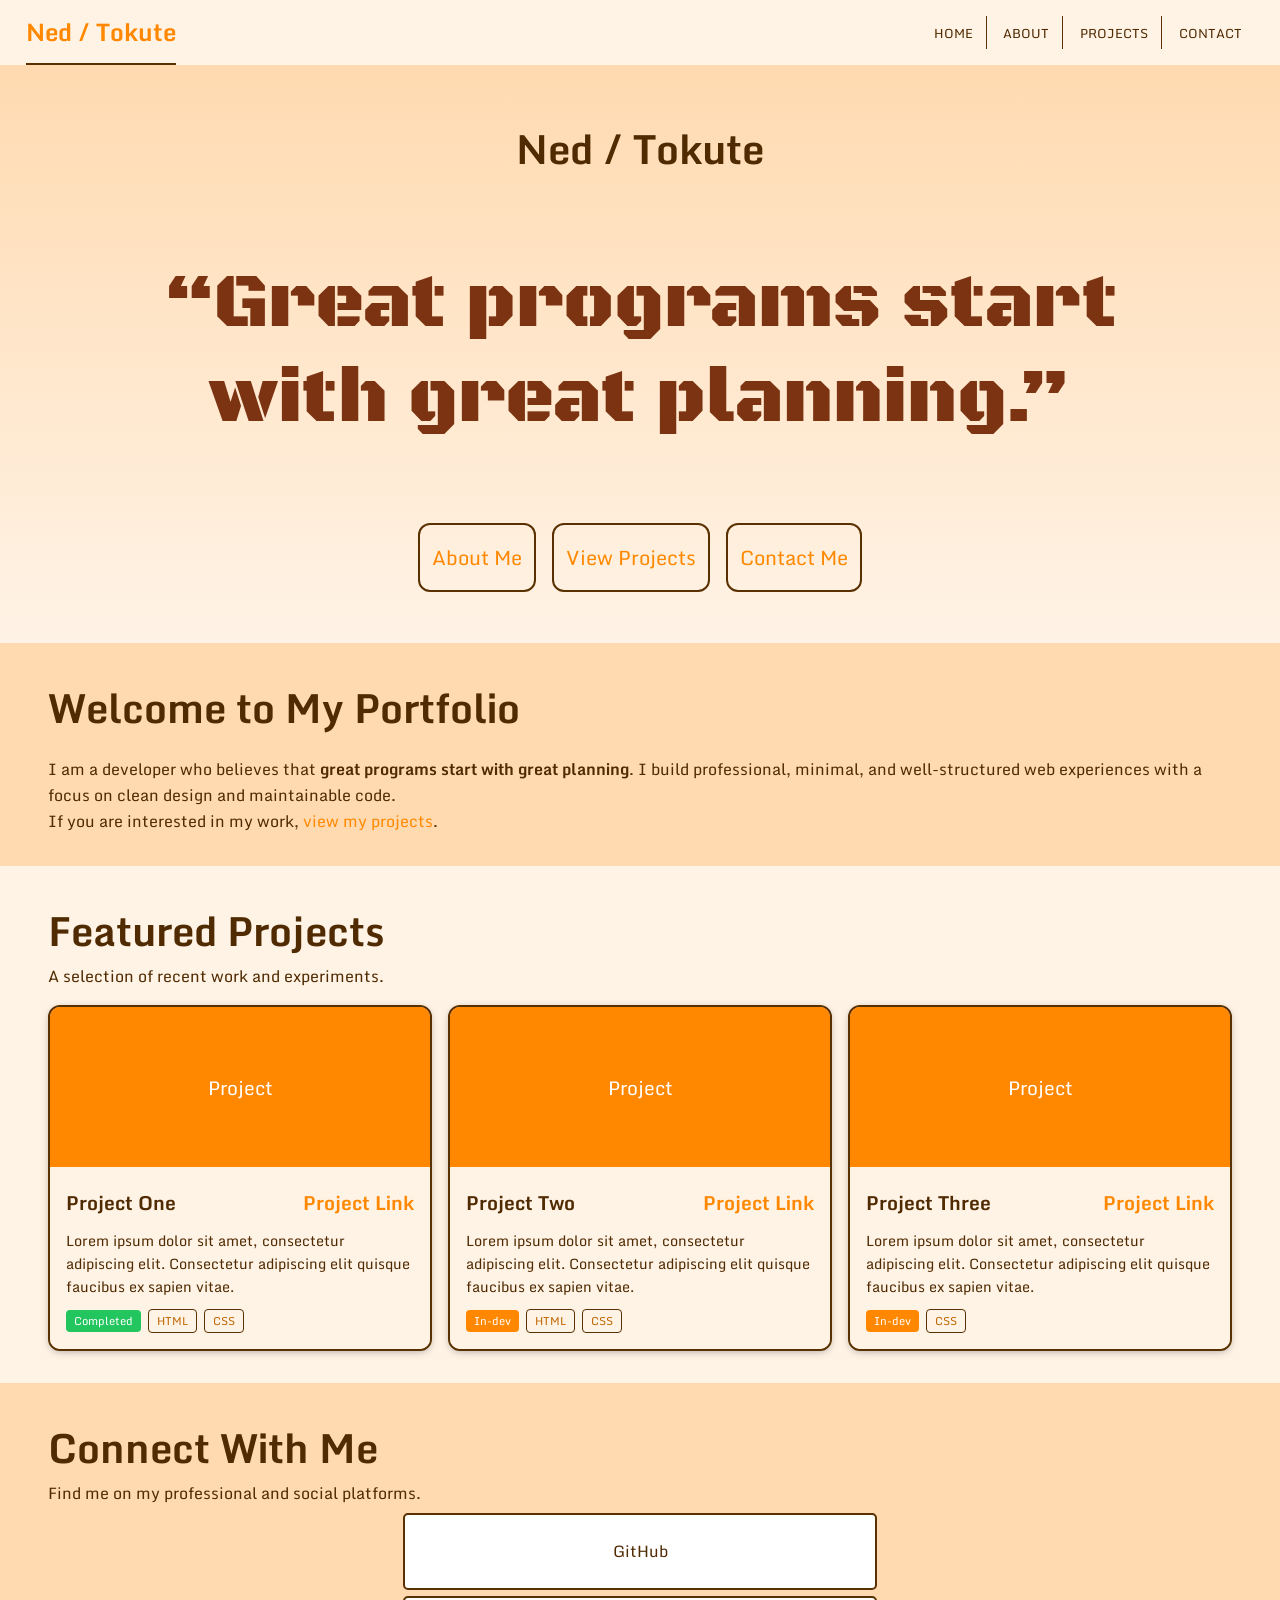
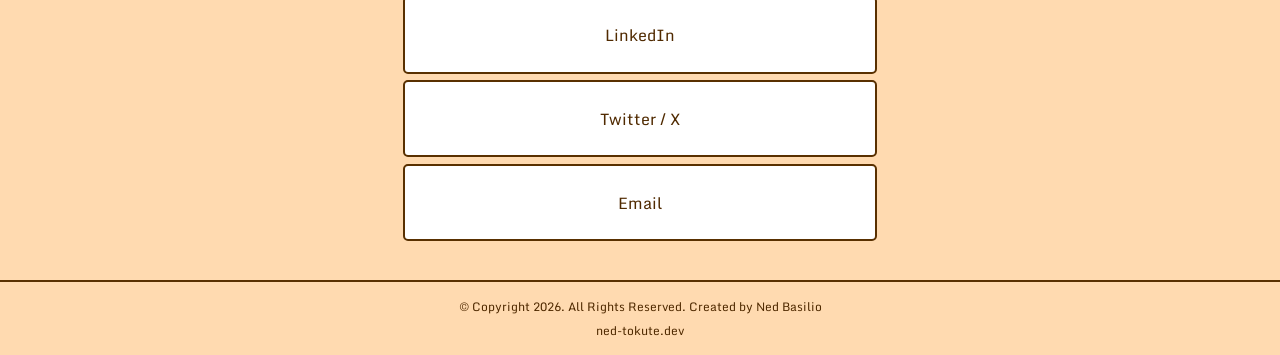
==== index.html @ d8274e71 "Decided to use mobile-link class and make the connect with me section present in both mobile and tab" ====
<!DOCTYPE html>
<html lang="en">

	<head>
		<title>Ned / Tokute Developer Portfolio</title>
		<link rel="stylesheet" href="css/style.css" type="text/css">
		<meta charset="utf-8">
		<meta name="viewport" content="width=device-width, initial-scale=1.0">
		<link rel="preconnect" href="https://fonts.googleapis.com">
		<link rel="preconnect" href="https://fonts.gstatic.com" crossorigin>
		<link href="https://fonts.googleapis.com/css2?family=Black+Ops+One&family=Monda:wght@400..700&display=swap" rel="stylesheet">
		
	</head>

	<body>
		<div id="container">
			<div class="header-container">
				<header>
					<h1><a href="index.html">Ned / Tokute</a></h1>
				</header>

				<nav>
					<ul>
						<li><a href="index.html">Home</a></li>
						<li><a href="about.html">About</a></li>
						<li><a href="projects.html">Projects</a></li>
						<li><a href="contact.html">Contact</a></li>
					</ul>
				</nav>
			</div>

			<div id="hero">
				<!-- Hero Section -->
				<h2>Ned / Tokute</h2>
				<h3 class="hero-font">&ldquo;Great programs start with great planning.&rdquo;</h3>
				<div class="hero-buttons">
					<a href="about.html" id="about-me" class="text-big button-outline">About Me</a>
					<a href="projects.html" id="view-projects" class="text-big button-outline">View Projects</a>
					<a href="contact.html" id="contact-me" class="text-big button-outline">Contact Me</a>
				</div>
				
			</div>

			<main>
				<div class="mobile mobile-container">
					<section id="mobile-index-content">
						<h3>Welcome to My Portfolio</h3>
						<p>
							I am a developer who believes that <strong>great programs start with great planning</strong>.
							I build professional, minimal, and well-structured web experiences with a focus on clean design and maintainable code.
						</p>
					</section>
				</div>
				
				<div class="tablet-desktop generic-container">
					<section id="intro" class="tablet-desktop">
						<h3>Welcome to My Portfolio</h3>
						<p>
							I am a developer who believes that <strong>great programs start with great planning</strong>.
							I build professional, minimal, and well-structured web experiences with a focus on clean design and maintainable code.
						</p>
						<p>
							If you are interested in my work, <a href="projects.html">view my projects</a>.
						</p>
					</section>
				</div>

				<div class="tablet-desktop generic-container generic-container--alt">
					<section id="featured-projects">
						<h3>Featured Projects</h3>
						<p>A selection of recent work and experiments.</p>

						<div class="card-grid">
							<article class="card">
								<div class="card-image">Project</div>
								<div class="card-body">
									<h3>Project One <a href="#" class="card-link">Project Link</a></h3>
									<p>Lorem ipsum dolor sit amet, consectetur adipiscing elit. Consectetur adipiscing elit quisque faucibus ex sapien vitae.</p>
									<span class="badge badge-success">Completed</span>
									<span class="badge badge-outline">HTML</span>
									<span class="badge badge-outline">CSS</span>
								</div>
							</article>

							<article class="card">
								<div class="card-image">Project</div>
								<div class="card-body">
									<h3>Project Two <a href="#" class="card-link">Project Link</a></h3>
									<p>Lorem ipsum dolor sit amet, consectetur adipiscing elit. Consectetur adipiscing elit quisque faucibus ex sapien vitae.</p>
									<span class="badge">In-dev</span>
									<span class="badge badge-outline">HTML</span>
									<span class="badge badge-outline">CSS</span>
								</div>
							</article>

							<article class="card">
								<div class="card-image">Project</div>
								<div class="card-body">
									<h3>Project Three <a href="#" class="card-link">Project Link</a></h3>
									<p>Lorem ipsum dolor sit amet, consectetur adipiscing elit. Consectetur adipiscing elit quisque faucibus ex sapien vitae.</p>
									<span class="badge">In-dev</span>
									<span class="badge badge-outline">CSS</span>
								</div>
							</article>
						</div>
					</section>
				</div>
				

				<section id="mobile-projects" class="mobile mobile-container mobile-container--alt">
					<h3>Projects</h3>
					<div class="card-grid">
					<article class="card">
						<div class="card-image">Project</div>
						<div class="card-body">
							<h3>Project One <a href="#" class="card-link">Project Link</a></h3>
							<p>Lorem ipsum dolor sit amet, consectetur adipiscing elit. Consectetur adipiscing elit quisque faucibus ex sapien vitae.</p>
							<span class="badge">In-dev</span>
							<span class="badge badge-outline">HTML</span>
						</div>
					</article>

					<article class="card">
						<div class="card-image">Project</div>
						<div class="card-body">
							<h3>Project Two <a href="#" class="card-link">Project Link</a></h3>
							<p>Lorem ipsum dolor sit amet, consectetur adipiscing elit. Consectetur adipiscing elit quisque faucibus ex sapien vitae.</p>
							<span class="badge">In-dev</span>
							<span class="badge badge-outline">CSS</span>
						</div>
					</article>

					<article class="card">
						<div class="card-image">Project</div>
						<div class="card-body">
							<h3>Project Three <a href="#" class="card-link">Project Link</a></h3>
							<p>Lorem ipsum dolor sit amet, consectetur adipiscing elit. Consectetur adipiscing elit quisque faucibus ex sapien vitae.</p>
							<span class="badge">In-dev</span>
							<span class="badge badge-outline">CSS</span>
						</div>
					</article>
					</div>
				</section>

			<div class="generic-container"> <!-- decided to use same code for both tablet/desktop and mobile. -->
				<section id="socials">
					<h3>Connect With Me</h3>
					<p>Find me on my professional and social platforms.</p>

					<div id="socials-mobile-buttons">
						<div class="mobile-link">GitHub</div>
						<div class="mobile-link">LinkedIn</div>
						<div class="mobile-link">Twitter / X</div>
						<div class="mobile-link">Email</div>
					</div>

				</section>
			</div>

			</main>
		</div>

		<footer id="site-footer" class="site-footer">
			<p class="footer-copyright">&copy; Copyright 2026. All Rights Reserved. Created by Ned Basilio</p>
			<p class="footer-domain">ned-tokute.dev</p>
		</footer>
	</body>

</html>
---- css/style.css ----
*, *::after, *::before {
    box-sizing: border-box;
}

/* Reset Styles */
body, header, nav, main, footer, h1, h2, h3, h4, div, p, ul, li, section, article, figure, figcaption, a, img, form, label, input, textarea, button {
    margin: 0;
    padding: 0;
    border: 0;
}

/* ================================================================= */
/* TYPOGRAPHY SYSTEM                                                 */
/* ================================================================= */

/* Font family applied to every relevant tag */

body, h1, h2, h3, h4, h5, p, a, ul, li, nav, header, main, section, article,
footer, label, input, textarea, button, caption,
.badge, .card-image, .card-link, .mobile-link,
#contact-form, .alert {
    font-family: "Monda", sans-serif;
    color: var(--color-text);
}

/* Heading scale (Monda) */

h1 { font-size: 4rem; }       /* 64px */
h2 { font-size: 3rem; }     /* 48px */
h3 { font-size: 2.5rem; }     /* 40px */
h4 { font-size: 2rem; }    /* 32px */
h5 { font-size: 1.5rem; }       /* 24px */

/* Body / utility text scale (Monda) */

.text-big { font-size: 1.25rem; }      /* 20px */
.text-regular { font-size: 1rem; }    /* 16px */
.text-small { font-size: 0.75rem; }   /* 12px */
.caption { font-size: 0.625rem; }      /* 10px */

/* Hero display text */

.hero-font {
    font-size: 2.5rem;
    color: var(--color-secondary-hover);
    margin: 1em auto;
    max-width: 80%;
    font-weight: 400;
    font-family: "Black Ops One", sans-serif;
}

/* ================================================================= */
/* DESIGN TOKENS: COLORS AND SHADOWS                                 */
/* ================================================================= */

:root {
    --color-primary: #ff8800;
    --color-primary-hover: #bf6600;
    --color-secondary: #c05621;
    --color-secondary-hover: #7c3311;

    --color-background: #fff3e6;
    --color-surface: #ffdab0;

    --color-text: #502a00;
    --color-muted: #a09180;
    --color-border: #593000;

    --color-success: #22c55e;
    --color-warning: #f59e0b;
    --color-error: #ef4444;

    --color-on-primary: #ffffff;

    --shadow-small: 0 2px 8px -2px #00000059;
    --shadow-medium: 0 4px 24px -2px #00000059;
    --shadow-large: 0 10px 40px -8px #00000059;
}

/* ================================================================= */
/* BASE AND SITE-WIDE LAYOUT                                         */
/* ================================================================= */

body {
    background-color: var(--color-background);
}

a {
    text-decoration: none;
    color: var(--color-primary);
}

/* Centers the shared page shell. */

#container {
    max-width: 100%;
    margin: 0 auto;
}

/* Shared sticky header and navigation. */

header {
    background-color: var(--color-background);
    border-bottom: solid 2px var(--color-border);
    position: -webkit-sticky;
    position: sticky;
    top: 0;
    z-index: 1000;
}

.header-container {
    display: flex;
    flex-wrap: wrap;
    align-items: center;
    justify-content: space-between;
    width: 100%;
    padding: 0 2%;
}

header h1 {
    font-size: 1.5em;
    padding: 0.5em 0;
}

nav {
    padding: 1% 0;
}

nav ul {
    list-style-type: none;
    text-align: center;
}

nav li {
    display: inline-block;
    text-transform: uppercase;
    font-size: 0.8em;
    border-right: 1px solid var(--color-border);
}

nav li:last-child {
    border-right: none;
}

nav li a {
    display: block;
    color: var(--color-text);
    padding: 0.5em 1em;
    text-decoration: none;
}

nav li a:visited {
    color: var(--color-text);
}

nav li a:hover {
    color: var(--color-primary);
}

/* Shared hero banner used across the site. */

#hero {
    padding: 4% 2%;
    text-align: center;
    background: linear-gradient(to bottom, var(--color-surface), var(--color-background));
}

#hero h2 {
    font-size: 2.5em;
    color: var(--color-text);
}

#hero p {
    font-size: 1.2em;
    color: var(--color-muted);
    margin: 1em auto;
    max-width: 45%;
}

#hero .mobile-link {
    font-size: 1.2em;
}

/* Shared main-content surface. */

main {
    background-color: var(--color-background);
}

/* Shared section surface for tablet and desktop layouts. */

.generic-container {
    background-color: var(--color-surface);
    /* border-top: solid 2px var(--color-border);
    border-bottom: solid 2px var(--color-border); */
    padding: 2rem 3rem;
}

.generic-container--alt {
    background-color: var(--color-background);
}

/* Alternate surface used by mobile-only content sections. */

.mobile-container {
    background-color: var(--color-surface);
    margin-bottom: 1em;
    padding: 4%;
}

.mobile-container--alt {
    background-color: var(--color-background);
}

/* Mobile-first visibility helpers. */

.mobile {
    display: block;
}

.tablet-desktop {
    display: none;
}

/* Full-width action link used in mobile content. */
.mobile-link {
    display: block;
    padding: 2%;
    margin: 0.4em auto;
    width: 40%;
    text-align: center;
    border-radius: 5px;
    background-color: var(--color-on-primary);
    border: 2px solid var(--color-border);
    color: var(--color-text);
}

.mobile-link a {
    text-decoration: none;
    font-size: 1.5em;
    display: block;
}

.mobile-link:hover {
    background-color: var(--color-primary);
    color: var(--color-on-primary);
}

/* Generic content-section utility. */

.content-section {
    padding: 2%;
    text-align: left;
}

.content-section h1, .content-section h2, .content-section h3 {
    color: var(--color-text);
    padding: 0.5em 0;
}

.content-section p {
    font-size: 1em;
    padding: 0.5em 0;
}

/* ================================================================= */
/* SHARED COMPONENTS                                                  */
/* ================================================================= */

/* Reusable card grid and project card components. */
.card-grid {
    display: grid;
    grid-template-columns: 1fr;
    gap: 1rem;
    width: 100%;
    justify-items: center;
}

.card {
    background-color: var(--color-surface);
    border: solid 2px var(--color-border);
    border-radius: 12px;
    overflow: hidden;
    display: flex;
    flex-direction: column;
    max-width: 350px;
    box-shadow: var(--shadow-small);
}

.card-image {
    background-color: var(--color-primary);
    height: 160px;
    flex-shrink: 0;
    display: flex;
    align-items: center;
    justify-content: center;
    color: var(--color-on-primary);
    font-size: 1.2em;
}

.card-body {
    background-color: var(--color-background);
    padding: 1em;
    flex-grow: 1;
}

.card-body h3 {
    font-size: 1.2em;
    color: var(--color-text);
    display: flex;
    justify-content: space-between;
    align-items: center;
    padding: 0.2em 0;
}

.card-body p {
    font-size: 0.9em;
    padding: 0.5em 0;
}

.card-link {
    color: var(--color-primary);
}

.card-link:hover {
    color: var(--color-primary-hover);
}

.card-body .badge {
    margin: 0.3em 0.3em 0 0;
}

/* Shared status and technology badges. */

.badge {
    display: inline-block;
    padding: 0.2em 0.7em;
    border-radius: 4px;
    font-size: 0.7em;
    background-color: var(--color-primary);
    color: var(--color-on-primary);
}

.badge-outline {
    background-color: transparent;
    color: var(--color-primary-hover);
    border: 1px solid var(--color-border);
}

.badge-success {
    background-color: var(--color-success);
}

.badge-warning {
    background-color: var(--color-warning);
}

.badge-error {
    background-color: var(--color-error);
}

/* Shared button variants. */

.button-primary, .button-secondary {
    padding: 1rem 0.75rem;
    border: 2px solid var(--color-border);
    border-radius: 12px;
    background-color: var(--color-primary);
    color: var(--color-on-primary);
    text-decoration: none;
    display: inline-block;
}

.button-primary:hover {
    background-color: var(--color-primary-hover);
    box-shadow: var(--shadow-small);
}

.button-secondary {
    background-color: var(--color-secondary);
}

.button-secondary:hover {
    background-color: var(--color-secondary-hover);
    box-shadow: var(--shadow-small);
}

.button-outline {
    border: 2px solid var(--color-border);
    border-radius: 12px;
    background-color: transparent;
    padding: 1rem 0.75rem;
}

.button-outline:hover {
    background-color: var(--color-primary);
    color: var(--color-on-primary);
    box-shadow: var(--shadow-small);
}

/* ================================================================= */
/* INDEX PAGE                                                        */
/* ================================================================= */

.hero-buttons {
    display: flex;
    flex-wrap: wrap;
    justify-content: center;
    gap: 1rem;
}

#intro > h3 {
    margin-bottom: 1rem;
}

#featured-projects > p:first-of-type {
    margin-bottom: 1rem;
}

#socials ul li {
    list-style-type: none;
    display: inline-block;
}

.social-link {
    display: block;
    padding: 0.5em 1em;
    margin: 0.5em;
    border-radius: 6px;
    background-color: var(--color-on-primary);
    border: solid 2px var(--color-border);
    color: var(--color-text);
}

/* Index mobile content. */
#mobile-projects {
    width: 100%;
    overflow: hidden;
}

#mobile-projects .card-grid {
    margin-top: 1rem;
}

#mobile-projects .card {
    width: 100%;
    max-width: none;
    justify-self: stretch;
}

#mobile-projects .card-body h3 {
    display: block;
    overflow-wrap: anywhere;
}

#mobile-projects .card-link {
    display: block;
    margin-top: 0.5rem;
}

#socials-mobile .social-links-mobile {
    list-style-type: none;
}

/* ================================================================= */
/* PROJECTS PAGE                                                     */
/* ================================================================= */

/* Featured project desktop and mobile card variants. */
#featured-project h3 {
    padding: 0.5em 0;
}

#featured-project .featured-card {
    display: flex;
    flex-direction: column;
    background-color: var(--color-surface);
    border: solid 2px var(--color-primary-hover);
    border-radius: 12px;
    overflow: hidden;
}

#featured-project .featured-card-image {
    background-color: var(--color-primary);
    height: 200px;
    display: flex;
    align-items: center;
    justify-content: center;
    color: var(--color-on-primary);
    font-size: 1.5em;
    flex-shrink: 0;
}

#featured-project .featured-card-body {
    padding: 1.5em;
    flex-grow: 1;
}

#featured-project .featured-card-body h3 {
    color: var(--color-text);
    font-size: 1.5em;
    padding-bottom: 0.5em;
}

#featured-project .featured-card-body p {
    font-size: 1em;
    padding: 0 0 0.5em 0;
}

#featured-project .featured-card-body .badge {
    margin: 0.3em 0.3em 0 0;
}

/* Projects mobile counterpart. */
#featured-project-mobile .featured-card {
    display: flex;
    flex-direction: column;
    width: 100%;
    margin-top: 1rem;
    background-color: var(--color-background);
    border: solid 2px var(--color-border);
    border-radius: 10px;
    overflow: hidden;
    box-shadow: var(--shadow-medium);
}

#featured-project-mobile .featured-card-image {
    height: 130px;
    display: flex;
    align-items: center;
    justify-content: center;
    background-color: var(--color-primary);
    color: var(--color-on-primary);
}

#featured-project-mobile .featured-card-body {
    display: flex;
    flex-direction: column;
    gap: 0.75rem;
    padding: 1rem;
}

#featured-project-mobile .featured-card-body p {
    line-height: 1.6;
}

#featured-project-mobile .card-link {
    align-self: flex-start;
    font-weight: 700;
}

.project-badges {
    display: flex;
    flex-wrap: wrap;
    gap: 0.5rem;
}

#mobile-project-list {
    width: 100%;
    margin-top: 1rem;
    overflow: hidden;
}

#mobile-project-list .card {
    width: 100%;
    max-width: none;
    justify-self: stretch;
}

#mobile-project-list .card-body h3 {
    display: block;
    overflow-wrap: anywhere;
}

#mobile-project-list .card-link {
    display: block;
    margin-top: 0.5rem;
}

/* ================================================================= */
/* ABOUT PAGE                                                        */
/* ================================================================= */

/* About mobile content. */
.mobile-about-card {
    display: flex;
    flex-direction: column;
    gap: 0.75rem;
    margin-top: 1rem;
    padding: 1rem;
    background-color: var(--color-background);
    border: solid 2px var(--color-border);
    border-radius: 10px;
    box-shadow: var(--shadow-small);
}

.mobile-about-card h4 {
    color: var(--color-secondary);
}

.mobile-about-card p {
    line-height: 1.6;
}

.mobile-about-year {
    color: var(--color-secondary);
    font-size: 0.85rem;
    font-weight: 700;
}

.mobile-skills .card-grid {
    grid-template-columns: repeat(2, 1fr);
    gap: 0.75rem;
    margin-top: 1rem;
}

.mobile-skills .card {
    background-color: var(--color-background);
    width: 100%;
    max-width: none;
    justify-self: stretch;
    min-height: 125px;
    align-items: center;
    justify-content: center;
    gap: 0.5rem;
    padding: 0.75rem;
    text-align: center;
}

.mobile-skills .card img {
    width: 48px;
    height: 48px;
    object-fit: contain;
}

#technical-interests-mobile .technical-interest-card {
    margin-top: 1rem;
    padding: 1rem;
    box-shadow: var(--shadow-small);
}

/* 1. Brief introduction */
#about-content > h3 {
    margin-bottom: 1.25rem;
}

.intro-grid {
    display: grid;
    gap: 1rem;
}

.intro-card {
    display: flex;
    flex-direction: column;
    padding: 1.25rem;
    background-color: var(--color-background);
    border: solid 2px var(--color-border);
    border-radius: 10px;
    box-shadow: var(--shadow-medium);
}

.intro-card h4 {
    margin-bottom: 0.75rem;
    color: var(--color-secondary-hover);
}

.intro-card p {
    flex-grow: 1;
    line-height: 1.7;
}

.intro-badges {
    display: flex;
    flex-wrap: wrap;
    gap: 0.5rem;
    margin-top: 1.25rem;
}

.intro-badges .badge {
    background-color: var(--color-surface);
    border: 1px solid var(--color-border);
    color: var(--color-text);
}

/* 2. Educational background */
#educational-background h3 {
    padding-bottom: 0.5rem;
}

#educational-background .education-list {
    list-style: none;
}

#educational-background .education-list > li {
    padding: 1rem 0;
    border-top: solid 2px var(--color-border);
}

#educational-background .education-list > li:last-of-type {
    border-bottom: solid 2px var(--color-border);
}

.education-awards {
    margin-top: 1rem;
}

.education-awards ul {
    list-style: none;
    margin-top: 0.5rem;
}

.education-awards li {
    display: inline-block;
}

.education-awards li + li::before {
    content: " | ";
    color: var(--color-border);
}

/* 3. Skills and technologies */
#about-skills .card-grid {
    justify-items: stretch;
}

#about-skills .card {
    max-width: none;
    min-height: 190px;
    padding: 1.25rem;
    align-items: center;
    justify-content: center;
    gap: 0.75rem;
    background-color: var(--color-background);
    box-shadow: var(--shadow-medium);
    text-align: center;
}

.skill-group {
    margin-top: 2rem;
}

.skill-group h4 {
    display: flex;
    align-items: center;
    gap: 0.75rem;
    margin-bottom: 0.85rem;
    color: var(--color-secondary-hover);
    text-transform: uppercase;
    letter-spacing: 0.05em;
}

.skill-group h4::after {
    content: "";
    flex: 1;
    height: 2px;
    background-color: var(--color-border);
}

#about-skills .card img {
    width: 76px;
    height: 76px;
    object-fit: contain;
}

#about-skills .card h5 {
    color: var(--color-text);
    font-size: 1.05rem;
}

/* Keeps the learning label aligned at the bottom of the SQL card. */
.learning-badge {
    margin-top: auto;
}

/* 4. Certifications */
.certificate-list {
    display: flex;
    flex-direction: column;
    gap: 1.5rem;
}

.certificate-card {
    display: flex;
    flex-direction: column;
    max-width: 700px;
    width: 100%;
    margin: 0 auto;
    overflow: hidden;
    background-color: var(--color-surface);
    border: solid 2px var(--color-border);
    border-radius: 12px;
    box-shadow: var(--shadow-medium);
}

.certificate-image {
    min-height: 180px;
    display: flex;
    align-items: center;
    justify-content: center;
    background-color: var(--color-primary);
    color: var(--color-on-primary);
    font-size: 1.2em;
}

.certificate-body {
    display: flex;
    flex-direction: column;
    align-items: flex-start;
    gap: 0.75rem;
    padding: 1.5rem;
}

.certificate-body h4 {
    color: var(--color-text);
}

.certificate-body p {
    font-size: 0.9em;
}

.certificate-link {
    color: var(--color-primary-hover);
    font-weight: 700;
}

.certificate-link:hover {
    color: var(--color-secondary-hover);
}

/* 5. Technical interests */
.technical-interest-grid {
    display: grid;
    gap: 1rem;
    margin-top: 1.5rem;
}

.technical-interest-card {
    display: flex;
    flex-direction: column;
    padding: 1.25rem;
    background-color: var(--color-background);
    border: solid 2px var(--color-border);
    border-radius: 10px;
    box-shadow: var(--shadow-medium);
}

.technical-interest-card h4 {
    margin-bottom: 0.75rem;
    color: var(--color-secondary);
}

.technical-interest-card p {
    flex-grow: 1;
    line-height: 1.7;
}

.interest-badges {
    display: flex;
    flex-wrap: wrap;
    gap: 0.5rem;
    margin-top: 1.25rem;
}

.interest-badges .badge {
    background-color: var(--color-surface);
    border: 1px solid var(--color-border);
    color: var(--color-text);
}

/* 6. Development philosophy */
.philosophy-list {
    display: grid;
    gap: 0.75rem;
    list-style: none;
    margin-top: 1rem;
}

.philosophy-list li {
    padding: 0.8rem 1rem;
    background-color: var(--color-background);
    border-radius: 0 6px 6px 0;
    box-shadow: var(--shadow-small);
}

#development-philosophy > h3 {
    padding-bottom: 0.75rem;
    border-bottom: solid 2px var(--color-border);
}

#development-philosophy > p {
    max-width: 900px;
    line-height: 1.7;
    margin: 1rem 0 1.5rem;
}

.philosophy-group {
    margin-top: 1.5rem;
    padding: 1.25rem;
    background-color: var(--color-surface);
    border: solid 2px var(--color-border);
    border-radius: 10px;
}

.philosophy-group h4 {
    color: var(--color-primary-hover);
}

.philosophy-group h5 {
    margin-top: 0.75rem;
    color: var(--color-secondary);
    text-transform: uppercase;
    letter-spacing: 0.05em;
}

/* 7. Development journey */
#development-journey > h3 {
    padding-bottom: 0.75rem;
    border-bottom: solid 2px var(--color-border);
}

.journey-entry {
    display: grid;
    gap: 1rem;
    margin-top: 1.5rem;
    padding: 1.25rem;
    background-color: var(--color-background);
    border-radius: 10px;
    border: solid 2px var(--color-border);
    box-shadow: var(--shadow-small);
}

.journey-year {
    width: fit-content;
    padding: 0.5rem 0.8rem;
    background-color: var(--color-secondary);
    border-radius: 4px;
    color: var(--color-on-primary);
    font-size: 1.25rem;
    font-weight: 800;
}

.journey-content h4 {
    margin-bottom: 0.5rem;
    color: var(--color-text);
}

.journey-content p {
    line-height: 1.7;
}

.journey-badges {
    display: flex;
    flex-wrap: wrap;
    gap: 0.5rem;
    margin-top: 1rem;
}

.journey-badges .badge {
    background-color: var(--color-surface);
    border: 1px solid var(--color-border);
    color: var(--color-text);
}

/* 8. Current learning interests reuse the technical-interest card layout. */
.learning-interest-card {
    background-color: var(--color-surface);
}

.interest-badges .current-learning-badge {
    background-color: var(--color-background);
    border: 1px solid var(--color-border);
    color: var(--color-text);
}

/* ================================================================= */
/* CONTACT PAGE                                                      */
/* ================================================================= */

/* Contact desktop and mobile forms share the same form component. */
#contact-mobile h3,
#contact h3 {
    margin-bottom: 0.75rem;
}

#contact-mobile p,
#contact p {
    line-height: 1.6;
}

#contact-form {
    background-color: var(--color-surface);
    /* border: solid 2px var(--color-border); */
    border-radius: 12px;
    padding: 2%;
    margin: 0 auto;
    width: 80%;
}

#contact-form h3 {
    color: var(--color-text);
    text-align: center;
    padding-bottom: 0.5em;
}

label {
    display: block;
    margin: 0.8em 0;
    font-size: 1em;
    color: var(--color-text);
}

input[type="text"], input[type="email"], textarea {
    display: block;
    width: 100%;
    padding: 0.5em;
    margin-top: 0.4em;
    font-size: 0.9em;
    border: 2px solid var(--color-border);
    border-radius: 4px;
    background-color: var(--color-on-primary);
}

textarea {
    resize: vertical;
    height: 120px;
}

input:focus, textarea:focus {
    outline: none;
    border-color: var(--color-border);
}

#contact-form input[type="submit"] {
    display: block;
    width: 220px;
    padding: 0.5em;
    border: 0;
    border-radius: 10px;
    color: var(--color-on-primary);
    background-color: var(--color-primary);
    font-size: 1em;
    margin: 1em auto;
    cursor: pointer;
}

#contact-form input[type="submit"]:hover {
    background-color: var(--color-primary-hover);
}

/* Shared feedback alert variants. */

.alert {
    background-color: var(--color-surface);
    border: solid 2px var(--color-border);
    border-radius: 12px;
    padding: 1.5em;
    margin: 1em auto;
    max-width: 600px;
}

.alert h3 {
    color: var(--color-text);
    padding-bottom: 0.5em;
}

.alert-success, .alert-error {
    border-color: var(--color-border);
}

/* Shared site footer. */

.site-footer {
    padding: 0.8em 0;
    background-color: var(--color-surface);
    border-top: solid 2px var(--color-border);
}

.site-footer p {
    font-size: 0.75em;
    text-align: center;
    color: var(--color-text);
    padding: 0.2em;
}

.site-footer a {
    color: var(--color-primary);
}

/* ================================================================= */
/* RESPONSIVE LAYOUT: TABLET                                        */
/* ================================================================= */
@media screen and (min-width: 630px), print {
    .tablet-desktop {
        display: block;
    }

    .mobile {
        display: none;
    }

    /* Give the hero copy more room at tablet widths. */

    #hero p {
        max-width: 60%;
    }

    /* Expand shared grids and about-page card layouts. */

    .card-grid {
        grid-template-columns: repeat(2, 1fr);
    }

    /* About page responsive overrides. */
    #about-skills .card {
        min-height: 200px;
    }

    #about-skills .card img {
        width: 80px;
        height: 80px;
    }

    .philosophy-list {
        grid-template-columns: repeat(2, 1fr);
    }

    .technical-interest-grid {
        grid-template-columns: repeat(2, 1fr);
    }

    .intro-grid {
        grid-template-columns: repeat(2, 1fr);
    }
}

/* ================================================================= */
/* RESPONSIVE LAYOUT: DESKTOP                                       */
/* ================================================================= */
@media screen and (min-width: 1015px) {

    /* Restore the narrower hero measure on wide screens. */

    #hero p {
        max-width: 45%;
    }

    .hero-font {
        font-size: 4.750rem
    }

    /* Increase shared card density on wide screens. */

    .card-grid {
        grid-template-columns: repeat(3, 1fr);
    }

    .card {
        max-width: 450px;
    }

    /* About page responsive overrides. */
    #about-skills .card {
        min-height: 220px;
    }

    .philosophy-list {
        grid-template-columns: repeat(3, 1fr);
    }

    .intro-grid {
        grid-template-columns: repeat(3, 1fr);
    }

    .certificate-card {
        flex-direction: row;
    }

    .certificate-image {
        width: 40%;
        min-height: 220px;
    }

    .certificate-body {
        width: 60%;
        justify-content: center;
    }

    /* Projects page responsive overrides. */

    #featured-project .featured-card {
        flex-direction: row;
    }

    #featured-project .featured-card-image {
        width: 40%;
        height: auto;
        min-height: 240px;
    }

    #featured-project .featured-card-body {
        width: 60%;
    }
}

/* ================================================================= */
/* PRINT                                                             */
/* ================================================================= */
@media print {
    body {
        background-color: #fff;
        color: #000;
    }

    nav, #hero {
        display: none;
    }
}
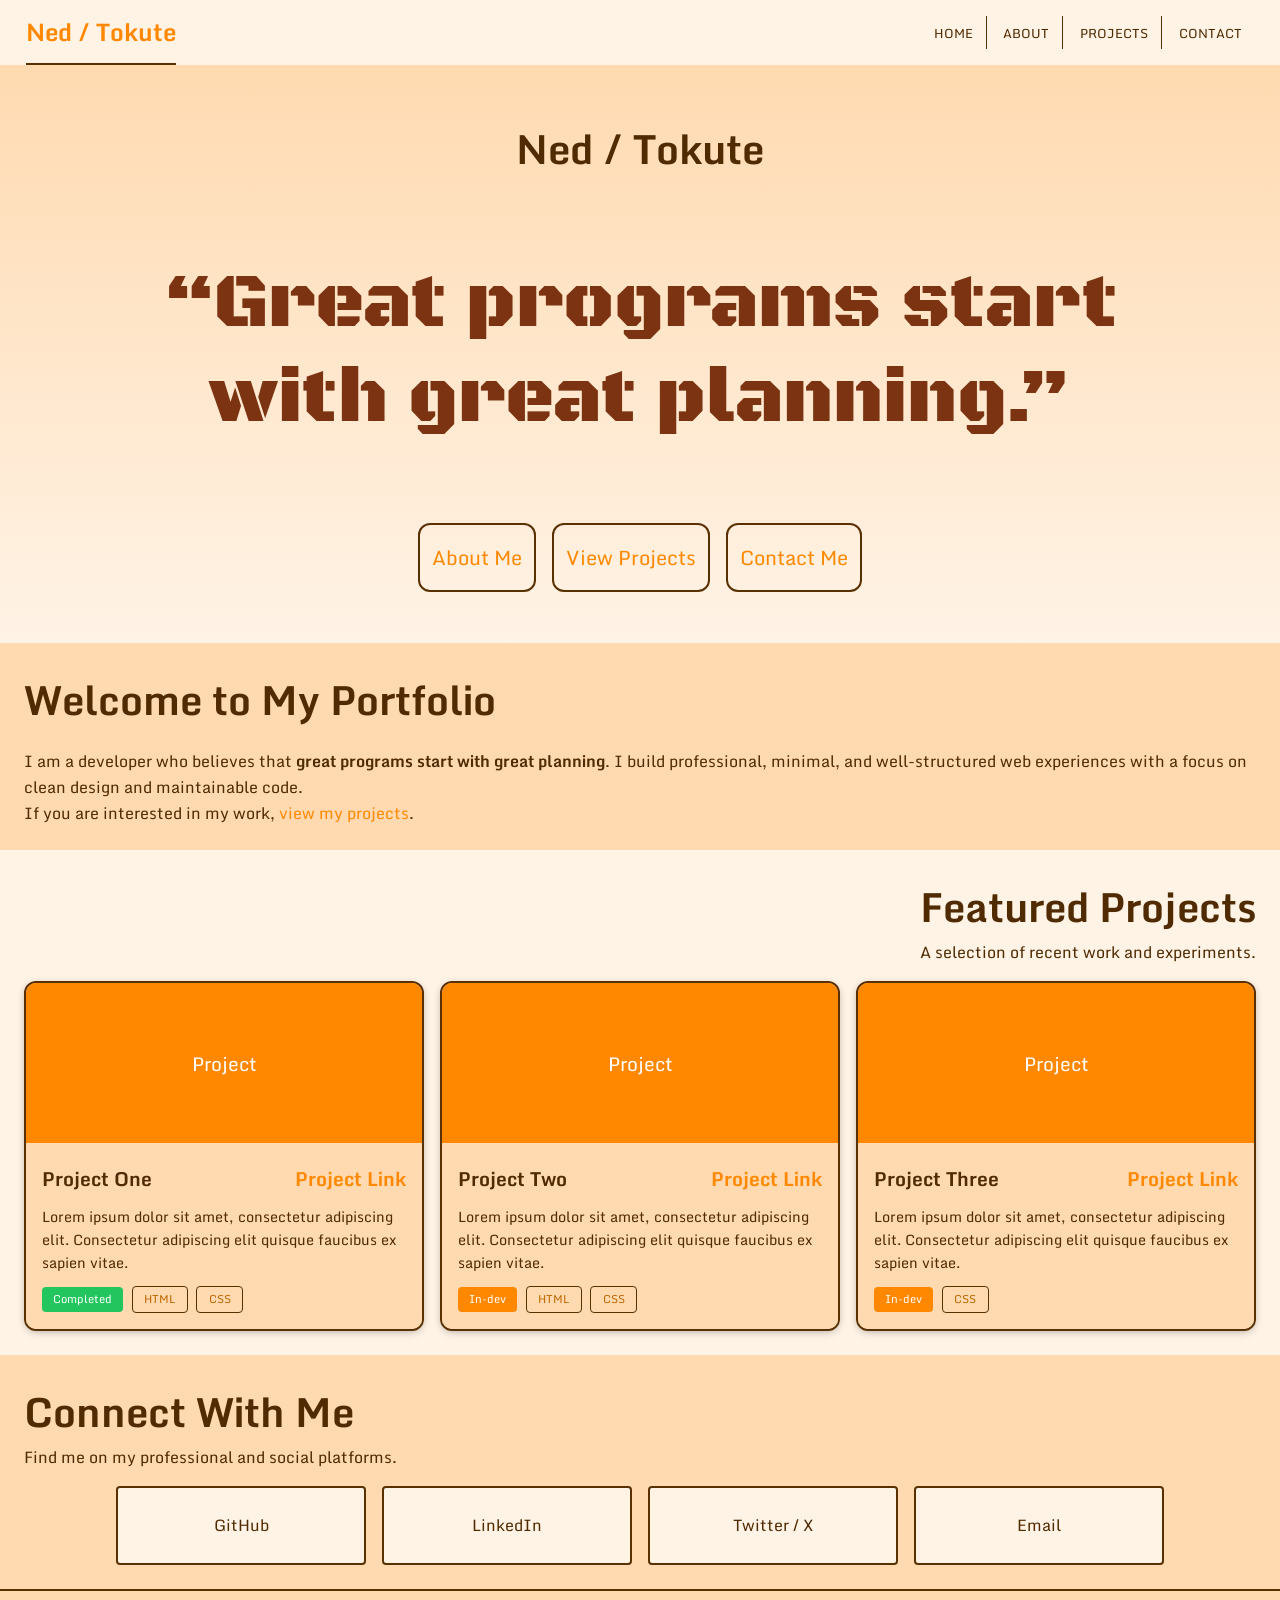
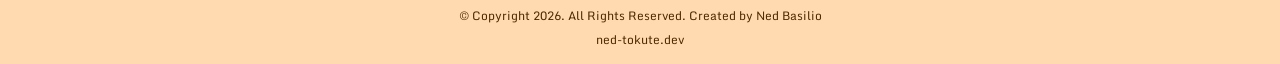
==== commit 644ee0f7: "Also kept section > div hierarchy." ====
--- a/index.html
+++ b/index.html
@@ -38,22 +38,21 @@
 					<a href="projects.html" id="view-projects" class="text-big button-outline">View Projects</a>
 					<a href="contact.html" id="contact-me" class="text-big button-outline">Contact Me</a>
 				</div>
-				
 			</div>
 
 			<main>
-				<div class="mobile mobile-container">
-					<section id="mobile-index-content">
+				<section class="mobile mobile-container">
+					<div id="mobile-index-content">
 						<h3>Welcome to My Portfolio</h3>
 						<p>
 							I am a developer who believes that <strong>great programs start with great planning</strong>.
 							I build professional, minimal, and well-structured web experiences with a focus on clean design and maintainable code.
 						</p>
-					</section>
-				</div>
+					</div>
+				</section>
 				
-				<div class="tablet-desktop generic-container">
-					<section id="intro" class="tablet-desktop">
+				<section class="tablet-desktop generic-container">
+					<div id="intro" class="tablet-desktop">
 						<h3>Welcome to My Portfolio</h3>
 						<p>
 							I am a developer who believes that <strong>great programs start with great planning</strong>.
@@ -62,11 +61,11 @@
 						<p>
 							If you are interested in my work, <a href="projects.html">view my projects</a>.
 						</p>
-					</section>
-				</div>
+					</div>
+				</section>
 
-				<div class="tablet-desktop generic-container generic-container--alt">
-					<section id="featured-projects">
+				<section class="tablet-desktop generic-container generic-container--alt">
+					<div id="featured-projects">
 						<h3>Featured Projects</h3>
 						<p>A selection of recent work and experiments.</p>
 
@@ -103,8 +102,8 @@
 								</div>
 							</article>
 						</div>
-					</section>
-				</div>
+					</div>
+				</section>
 				
 
 				<section id="mobile-projects" class="mobile mobile-container mobile-container--alt">
@@ -142,8 +141,8 @@
 					</div>
 				</section>
 
-			<div class="generic-container"> <!-- decided to use same code for both tablet/desktop and mobile. -->
-				<section id="socials">
+			<section class="generic-container"> <!-- decided to use same code for both tablet/desktop and mobile. -->
+				<div id="socials">
 					<h3>Connect With Me</h3>
 					<p>Find me on my professional and social platforms.</p>
 
@@ -154,8 +153,8 @@
 						<div class="mobile-link">Email</div>
 					</div>
 
-				</section>
-			</div>
+				</div>
+			</section>
 
 			</main>
 		</div>
--- a/css/style.css
+++ b/css/style.css
@@ -9,6 +9,11 @@
     border: 0;
 }
 
+/* Root font-size base for rem calculations (16px default) */
+html {
+    font-size: 16px;
+}
+
 /* ================================================================= */
 /* TYPOGRAPHY SYSTEM                                                 */
 /* ================================================================= */
@@ -18,7 +23,7 @@
 body, h1, h2, h3, h4, h5, p, a, ul, li, nav, header, main, section, article,
 footer, label, input, textarea, button, caption,
 .badge, .card-image, .card-link, .mobile-link,
-#contact-form, .alert {
+.contact-form, .alert {
     font-family: "Monda", sans-serif;
     color: var(--color-text);
 }
@@ -50,7 +55,7 @@
 }
 
 /* ================================================================= */
-/* DESIGN TOKENS: COLORS AND SHADOWS                                 */
+/* DESIGN TOKENS: COLORS, SHADOWS, AND BORDER RADIUS                 */
 /* ================================================================= */
 
 :root {
@@ -72,9 +77,24 @@
 
     --color-on-primary: #ffffff;
 
+    /* Border Radius Tokens */
+    --radius-small: 4px;
+    --radius-medium: 8px;
+    --radius-large: 12px;
+
     --shadow-small: 0 2px 8px -2px #00000059;
     --shadow-medium: 0 4px 24px -2px #00000059;
     --shadow-large: 0 10px 40px -8px #00000059;
+
+    /* Spacing Tokens */
+    --spacing-tight: 0.5rem;
+    --spacing-default: 1rem;
+    --spacing-medium: 1.5rem;
+    --spacing-large: 2rem;
+    --spacing-block-separator: 3rem;
+    --spacing-major-section: 4rem;
+    --spacing-large-major-section: 6rem;
+    /* Regarding values such as 0.75rem, 1.25rem, etc. These values are for fine-tuning.*/
 }
 
 /* ================================================================= */
@@ -155,6 +175,7 @@
 
 nav li a:hover {
     color: var(--color-primary);
+    box-shadow: var(--shadow-small);
 }
 
 /* Shared hero banner used across the site. */
@@ -193,7 +214,7 @@
     background-color: var(--color-surface);
     /* border-top: solid 2px var(--color-border);
     border-bottom: solid 2px var(--color-border); */
-    padding: 2rem 3rem;
+    padding: var(--spacing-medium) var(--spacing-medium);
 }
 
 .generic-container--alt {
@@ -202,7 +223,7 @@
 
 /* Alternate surface used by mobile-only content sections. */
 
-.mobile-container {
+.mobile-container, .mobile-container--alt {
     background-color: var(--color-surface);
     margin-bottom: 1em;
     padding: 4%;
@@ -223,14 +244,14 @@
 }
 
 /* Full-width action link used in mobile content. */
+
 .mobile-link {
     display: block;
     padding: 2%;
-    margin: 0.4em auto;
     width: 40%;
     text-align: center;
-    border-radius: 5px;
-    background-color: var(--color-on-primary);
+    border-radius: var(--radius-small);
+    background-color: var(--color-background);
     border: 2px solid var(--color-border);
     color: var(--color-text);
 }
@@ -244,6 +265,7 @@
 .mobile-link:hover {
     background-color: var(--color-primary);
     color: var(--color-on-primary);
+    box-shadow: var(--shadow-small);
 }
 
 /* Generic content-section utility. */
@@ -268,10 +290,11 @@
 /* ================================================================= */
 
 /* Reusable card grid and project card components. */
+
 .card-grid {
     display: grid;
     grid-template-columns: 1fr;
-    gap: 1rem;
+    gap: var(--spacing-default);
     width: 100%;
     justify-items: center;
 }
@@ -279,7 +302,7 @@
 .card {
     background-color: var(--color-surface);
     border: solid 2px var(--color-border);
-    border-radius: 12px;
+    border-radius: var(--radius-large);
     overflow: hidden;
     display: flex;
     flex-direction: column;
@@ -299,7 +322,7 @@
 }
 
 .card-body {
-    background-color: var(--color-background);
+    background-color: var(--color-surface);
     padding: 1em;
     flex-grow: 1;
 }
@@ -327,16 +350,16 @@
 }
 
 .card-body .badge {
-    margin: 0.3em 0.3em 0 0;
+    margin: 0.3rem 0.3rem 0 0;
 }
 
 /* Shared status and technology badges. */
 
 .badge {
     display: inline-block;
-    padding: 0.2em 0.7em;
-    border-radius: 4px;
-    font-size: 0.7em;
+    padding: 0.2rem 0.7rem;
+    border-radius: var(--radius-small);
+    font-size: 0.7rem;
     background-color: var(--color-primary);
     color: var(--color-on-primary);
 }
@@ -362,9 +385,9 @@
 /* Shared button variants. */
 
 .button-primary, .button-secondary {
-    padding: 1rem 0.75rem;
+    padding: var(--spacing-default) 0.75rem;
     border: 2px solid var(--color-border);
-    border-radius: 12px;
+    border-radius: var(--radius-large);
     background-color: var(--color-primary);
     color: var(--color-on-primary);
     text-decoration: none;
@@ -387,9 +410,9 @@
 
 .button-outline {
     border: 2px solid var(--color-border);
-    border-radius: 12px;
+    border-radius: var(--radius-large);
     background-color: transparent;
-    padding: 1rem 0.75rem;
+    padding: var(--spacing-default) 0.75rem;
 }
 
 .button-outline:hover {
@@ -406,40 +429,42 @@
     display: flex;
     flex-wrap: wrap;
     justify-content: center;
-    gap: 1rem;
+    gap: var(--spacing-default);
 }
 
 #intro > h3 {
-    margin-bottom: 1rem;
+    margin-bottom: var(--spacing-default);
+}
+
+#featured-projects > h3, #featured-projects > p {
+    text-align: right;
 }
 
 #featured-projects > p:first-of-type {
-    margin-bottom: 1rem;
-}
-
-#socials ul li {
+    margin-bottom: var(--spacing-default);
+}
+
+#socials-mobile-buttons {
+    display: flex;
+    flex-wrap: wrap;
+    justify-content: center;
+    gap: var(--spacing-default);
+    margin-top: var(--spacing-default);
+}
+
+.social-links {
     list-style-type: none;
-    display: inline-block;
-}
-
-.social-link {
-    display: block;
-    padding: 0.5em 1em;
-    margin: 0.5em;
-    border-radius: 6px;
-    background-color: var(--color-on-primary);
-    border: solid 2px var(--color-border);
-    color: var(--color-text);
 }
 
 /* Index mobile content. */
+
 #mobile-projects {
     width: 100%;
     overflow: hidden;
 }
 
 #mobile-projects .card-grid {
-    margin-top: 1rem;
+    margin-top: var(--spacing-default);
 }
 
 #mobile-projects .card {
@@ -455,7 +480,7 @@
 
 #mobile-projects .card-link {
     display: block;
-    margin-top: 0.5rem;
+    margin-top: var(--spacing-tight);
 }
 
 #socials-mobile .social-links-mobile {
@@ -467,8 +492,9 @@
 /* ================================================================= */
 
 /* Featured project desktop and mobile card variants. */
+
 #featured-project h3 {
-    padding: 0.5em 0;
+    padding: var(--spacing-tight) 0;
 }
 
 #featured-project .featured-card {
@@ -476,7 +502,7 @@
     flex-direction: column;
     background-color: var(--color-surface);
     border: solid 2px var(--color-primary-hover);
-    border-radius: 12px;
+    border-radius: var(--radius-large);
     overflow: hidden;
 }
 
@@ -491,35 +517,40 @@
     flex-shrink: 0;
 }
 
+.featured-card-body {
+    background-color: var(--color-background);
+}
+
 #featured-project .featured-card-body {
-    padding: 1.5em;
+    padding: var(--spacing-medium);
     flex-grow: 1;
 }
 
 #featured-project .featured-card-body h3 {
     color: var(--color-text);
     font-size: 1.5em;
-    padding-bottom: 0.5em;
+    padding-bottom: var(--spacing-tight);
 }
 
 #featured-project .featured-card-body p {
     font-size: 1em;
-    padding: 0 0 0.5em 0;
+    padding: 0 0 var(--spacing-tight) 0;
 }
 
 #featured-project .featured-card-body .badge {
-    margin: 0.3em 0.3em 0 0;
+    margin: 0.3rem 0.3rem 0 0;
 }
 
 /* Projects mobile counterpart. */
+
 #featured-project-mobile .featured-card {
     display: flex;
     flex-direction: column;
     width: 100%;
-    margin-top: 1rem;
+    margin-top: var(--spacing-default);
     background-color: var(--color-background);
     border: solid 2px var(--color-border);
-    border-radius: 10px;
+    border-radius: var(--radius-large);
     overflow: hidden;
     box-shadow: var(--shadow-medium);
 }
@@ -537,7 +568,7 @@
     display: flex;
     flex-direction: column;
     gap: 0.75rem;
-    padding: 1rem;
+    padding: var(--spacing-default);
 }
 
 #featured-project-mobile .featured-card-body p {
@@ -546,18 +577,18 @@
 
 #featured-project-mobile .card-link {
     align-self: flex-start;
-    font-weight: 700;
+    font-weight: 800;
 }
 
 .project-badges {
     display: flex;
     flex-wrap: wrap;
-    gap: 0.5rem;
+    gap: var(--spacing-tight);
 }
 
 #mobile-project-list {
     width: 100%;
-    margin-top: 1rem;
+    margin-top: var(--spacing-default);
     overflow: hidden;
 }
 
@@ -574,7 +605,7 @@
 
 #mobile-project-list .card-link {
     display: block;
-    margin-top: 0.5rem;
+    margin-top: var(--spacing-tight);
 }
 
 /* ================================================================= */
@@ -582,15 +613,16 @@
 /* ================================================================= */
 
 /* About mobile content. */
+
 .mobile-about-card {
     display: flex;
     flex-direction: column;
     gap: 0.75rem;
-    margin-top: 1rem;
-    padding: 1rem;
+    margin-top: var(--spacing-default);
+    padding: var(--spacing-default);
     background-color: var(--color-background);
     border: solid 2px var(--color-border);
-    border-radius: 10px;
+    border-radius: var(--radius-large);
     box-shadow: var(--shadow-small);
 }
 
@@ -611,7 +643,7 @@
 .mobile-skills .card-grid {
     grid-template-columns: repeat(2, 1fr);
     gap: 0.75rem;
-    margin-top: 1rem;
+    margin-top: var(--spacing-default);
 }
 
 .mobile-skills .card {
@@ -622,9 +654,28 @@
     min-height: 125px;
     align-items: center;
     justify-content: center;
-    gap: 0.5rem;
+    gap: var(--spacing-tight);
     padding: 0.75rem;
     text-align: center;
+}
+
+.skill-grid {
+    display: flex;
+    flex-wrap: wrap;
+    align-items: stretch;
+    justify-content: flex-start;
+    gap: var(--spacing-default);
+}
+
+.skill-grid > .card {
+    flex: 1 1 180px;
+    width: auto;
+    max-width: 400px;
+}
+
+.mobile-skills .skill-grid > .card {
+    flex: 1 1 120px;
+    max-width: none;
 }
 
 .mobile-skills .card img {
@@ -634,19 +685,20 @@
 }
 
 #technical-interests-mobile .technical-interest-card {
-    margin-top: 1rem;
-    padding: 1rem;
+    margin-top: var(--spacing-default);
+    padding: var(--spacing-default);
     box-shadow: var(--shadow-small);
 }
 
 /* 1. Brief introduction */
+
 #about-content > h3 {
     margin-bottom: 1.25rem;
 }
 
 .intro-grid {
     display: grid;
-    gap: 1rem;
+    gap: var(--spacing-default);
 }
 
 .intro-card {
@@ -655,13 +707,13 @@
     padding: 1.25rem;
     background-color: var(--color-background);
     border: solid 2px var(--color-border);
-    border-radius: 10px;
+    border-radius: var(--radius-large);
     box-shadow: var(--shadow-medium);
 }
 
 .intro-card h4 {
     margin-bottom: 0.75rem;
-    color: var(--color-secondary-hover);
+    color: var(--color-secondary);
 }
 
 .intro-card p {
@@ -672,7 +724,7 @@
 .intro-badges {
     display: flex;
     flex-wrap: wrap;
-    gap: 0.5rem;
+    gap: var(--spacing-tight);
     margin-top: 1.25rem;
 }
 
@@ -683,30 +735,39 @@
 }
 
 /* 2. Educational background */
-#educational-background h3 {
-    padding-bottom: 0.5rem;
-}
-
-#educational-background .education-list {
+
+#educational-background {
+    text-align: center;
+}
+
+#educational-background h3,
+#educational-background-mobile h3 {
+    padding-bottom: var(--spacing-tight);
+}
+
+#educational-background .education-list,
+#educational-background-mobile .education-list {
     list-style: none;
 }
 
-#educational-background .education-list > li {
-    padding: 1rem 0;
+#educational-background .education-list > li,
+#educational-background-mobile .education-list > li {
+    padding: var(--spacing-default) 0;
     border-top: solid 2px var(--color-border);
 }
 
-#educational-background .education-list > li:last-of-type {
-    border-bottom: solid 2px var(--color-border);
+#educational-background .education-list > li:last-of-type,
+#educational-background-mobile .education-list > li:last-of-type {
+    border-bottom: none;
 }
 
 .education-awards {
-    margin-top: 1rem;
+    margin-top: var(--spacing-default);
 }
 
 .education-awards ul {
     list-style: none;
-    margin-top: 0.5rem;
+    margin-top: var(--spacing-tight);
 }
 
 .education-awards li {
@@ -719,12 +780,14 @@
 }
 
 /* 3. Skills and technologies */
+
 #about-skills .card-grid {
-    justify-items: stretch;
+    justify-content: start;
+    justify-items: start;
 }
 
 #about-skills .card {
-    max-width: none;
+    max-width: 400px;
     min-height: 190px;
     padding: 1.25rem;
     align-items: center;
@@ -768,46 +831,63 @@
 }
 
 /* Keeps the learning label aligned at the bottom of the SQL card. */
+
 .learning-badge {
     margin-top: auto;
 }
 
 /* 4. Certifications */
-.certificate-list {
+
+#certifications > h3 {
+    text-align: center;
+    margin-bottom: var(--spacing-default);
+}
+
+.certificate-list { /* Flex direction and other flex properties are in the viewport sections. */
     display: flex;
     flex-direction: column;
-    gap: 1.5rem;
+    flex-wrap: wrap;
+    align-items: center;
+    gap: var(--spacing-medium);
 }
 
 .certificate-card {
     display: flex;
-    flex-direction: column;
-    max-width: 700px;
+    flex-direction: row;
+    max-width: 900px;
     width: 100%;
-    margin: 0 auto;
     overflow: hidden;
     background-color: var(--color-surface);
     border: solid 2px var(--color-border);
-    border-radius: 12px;
+    border-radius: var(--radius-large);
     box-shadow: var(--shadow-medium);
 }
 
 .certificate-image {
-    min-height: 180px;
+    min-height: 300px;
     display: flex;
     align-items: center;
     justify-content: center;
-    background-color: var(--color-primary);
+    background-color: var(--color-on-primary);
     color: var(--color-on-primary);
     font-size: 1.2em;
+    text-align: center;
+}
+
+.certificate-image img {
+    width: 100%;
+    height: 100%;
+    object-fit: scale-down;
 }
 
 .certificate-body {
     display: flex;
     flex-direction: column;
-    align-items: flex-start;
+    align-items: center;
+    justify-content: center;
     gap: 0.75rem;
     padding: 1.5rem;
+    text-align: center;
 }
 
 .certificate-body h4 {
@@ -818,29 +898,21 @@
     font-size: 0.9em;
 }
 
-.certificate-link {
-    color: var(--color-primary-hover);
-    font-weight: 700;
-}
-
-.certificate-link:hover {
-    color: var(--color-secondary-hover);
-}
-
 /* 5. Technical interests */
+
 .technical-interest-grid {
     display: grid;
-    gap: 1rem;
-    margin-top: 1.5rem;
+    gap: var(--spacing-default);
+    margin-top: var(--spacing-medium);
 }
 
 .technical-interest-card {
     display: flex;
     flex-direction: column;
-    padding: 1.25rem;
+    padding: var(--spacing-default);
     background-color: var(--color-background);
     border: solid 2px var(--color-border);
-    border-radius: 10px;
+    border-radius: var(--radius-large);
     box-shadow: var(--shadow-medium);
 }
 
@@ -857,7 +929,7 @@
 .interest-badges {
     display: flex;
     flex-wrap: wrap;
-    gap: 0.5rem;
+    gap: var(--spacing-tight);
     margin-top: 1.25rem;
 }
 
@@ -868,17 +940,18 @@
 }
 
 /* 6. Development philosophy */
+
 .philosophy-list {
     display: grid;
     gap: 0.75rem;
     list-style: none;
-    margin-top: 1rem;
+    margin-top: var(--spacing-default);
 }
 
 .philosophy-list li {
-    padding: 0.8rem 1rem;
-    background-color: var(--color-background);
-    border-radius: 0 6px 6px 0;
+    padding: 0.8rem var(--spacing-default);
+    background-color: var(--color-background);
+    border-radius: var(--radius-small);
     box-shadow: var(--shadow-small);
 }
 
@@ -890,15 +963,15 @@
 #development-philosophy > p {
     max-width: 900px;
     line-height: 1.7;
-    margin: 1rem 0 1.5rem;
+    margin: var(--spacing-default) 0 var(--spacing-medium);
 }
 
 .philosophy-group {
-    margin-top: 1.5rem;
+    margin-top: var(--spacing-medium);
     padding: 1.25rem;
     background-color: var(--color-surface);
     border: solid 2px var(--color-border);
-    border-radius: 10px;
+    border-radius: var(--radius-small);
 }
 
 .philosophy-group h4 {
@@ -913,6 +986,7 @@
 }
 
 /* 7. Development journey */
+
 #development-journey > h3 {
     padding-bottom: 0.75rem;
     border-bottom: solid 2px var(--color-border);
@@ -920,27 +994,27 @@
 
 .journey-entry {
     display: grid;
-    gap: 1rem;
-    margin-top: 1.5rem;
+    gap: var(--spacing-default);
+    margin-top: var(--spacing-medium);
     padding: 1.25rem;
     background-color: var(--color-background);
-    border-radius: 10px;
+    border-radius: var(--radius-large);
     border: solid 2px var(--color-border);
     box-shadow: var(--shadow-small);
 }
 
 .journey-year {
     width: fit-content;
-    padding: 0.5rem 0.8rem;
+    padding: var(--spacing-tight) 0.8rem;
     background-color: var(--color-secondary);
-    border-radius: 4px;
+    border-radius: var(--radius-small);
     color: var(--color-on-primary);
     font-size: 1.25rem;
     font-weight: 800;
 }
 
 .journey-content h4 {
-    margin-bottom: 0.5rem;
+    margin-bottom: var(--spacing-tight);
     color: var(--color-text);
 }
 
@@ -951,8 +1025,8 @@
 .journey-badges {
     display: flex;
     flex-wrap: wrap;
-    gap: 0.5rem;
-    margin-top: 1rem;
+    gap: var(--spacing-tight);
+    margin-top: var(--spacing-default);
 }
 
 .journey-badges .badge {
@@ -962,8 +1036,12 @@
 }
 
 /* 8. Current learning interests reuse the technical-interest card layout. */
+
 .learning-interest-card {
     background-color: var(--color-surface);
+    border: solid 2px var(--color-border);
+    border-radius: var(--radius-large);
+    box-shadow: var(--shadow-small);
 }
 
 .interest-badges .current-learning-badge {
@@ -977,6 +1055,7 @@
 /* ================================================================= */
 
 /* Contact desktop and mobile forms share the same form component. */
+
 #contact-mobile h3,
 #contact h3 {
     margin-bottom: 0.75rem;
@@ -987,16 +1066,17 @@
     line-height: 1.6;
 }
 
-#contact-form {
-    background-color: var(--color-surface);
-    /* border: solid 2px var(--color-border); */
-    border-radius: 12px;
-    padding: 2%;
-    margin: 0 auto;
+.contact-form {
+    background-color: var(--color-background);
+    border: solid 2px var(--color-border);
+    border-radius: var(--radius-large);
+    padding: var(--spacing-default);
+    margin: var(--spacing-default) auto;
     width: 80%;
-}
-
-#contact-form h3 {
+    max-width: 850px;
+}
+
+.contact-form h3 {
     color: var(--color-text);
     text-align: center;
     padding-bottom: 0.5em;
@@ -1004,7 +1084,7 @@
 
 label {
     display: block;
-    margin: 0.8em 0;
+    margin: 0.8rem 0;
     font-size: 1em;
     color: var(--color-text);
 }
@@ -1012,11 +1092,11 @@
 input[type="text"], input[type="email"], textarea {
     display: block;
     width: 100%;
-    padding: 0.5em;
-    margin-top: 0.4em;
+    padding: var(--spacing-tight);
+    margin-top: var(--spacing-tight);
     font-size: 0.9em;
     border: 2px solid var(--color-border);
-    border-radius: 4px;
+    border-radius: var(--radius-small);
     background-color: var(--color-on-primary);
 }
 
@@ -1030,21 +1110,22 @@
     border-color: var(--color-border);
 }
 
-#contact-form input[type="submit"] {
+.contact-form input[type="submit"] {
     display: block;
     width: 220px;
-    padding: 0.5em;
+    padding: var(--spacing-tight);
     border: 0;
-    border-radius: 10px;
+    border-radius: var(--radius-large);
     color: var(--color-on-primary);
     background-color: var(--color-primary);
     font-size: 1em;
-    margin: 1em auto;
+    margin: var(--spacing-default) auto;
     cursor: pointer;
 }
 
-#contact-form input[type="submit"]:hover {
+.contact-form input[type="submit"]:hover {
     background-color: var(--color-primary-hover);
+    box-shadow: var(--shadow-small);
 }
 
 /* Shared feedback alert variants. */
@@ -1052,9 +1133,9 @@
 .alert {
     background-color: var(--color-surface);
     border: solid 2px var(--color-border);
-    border-radius: 12px;
-    padding: 1.5em;
-    margin: 1em auto;
+    border-radius: var(--radius-large);
+    padding: var(--spacing-medium);
+    margin: var(--spacing-default) auto;
     max-width: 600px;
 }
 
@@ -1089,7 +1170,7 @@
 /* ================================================================= */
 /* RESPONSIVE LAYOUT: TABLET                                        */
 /* ================================================================= */
-@media screen and (min-width: 630px), print {
+@media screen and (min-width: 768px), print {
     .tablet-desktop {
         display: block;
     }
@@ -1110,7 +1191,14 @@
         grid-template-columns: repeat(2, 1fr);
     }
 
+    /* Index page limit social-links max-width */
+
+    .mobile-link {
+        max-width: 250px;
+    }
+
     /* About page responsive overrides. */
+
     #about-skills .card {
         min-height: 200px;
     }
@@ -1159,6 +1247,7 @@
     }
 
     /* About page responsive overrides. */
+
     #about-skills .card {
         min-height: 220px;
     }
@@ -1172,16 +1261,17 @@
     }
 
     .certificate-card {
+        min-width: 650px;
         flex-direction: row;
     }
 
     .certificate-image {
+        width: 60%;
+        height: 100%;
+    }
+
+    .certificate-body {
         width: 40%;
-        min-height: 220px;
-    }
-
-    .certificate-body {
-        width: 60%;
         justify-content: center;
     }
 
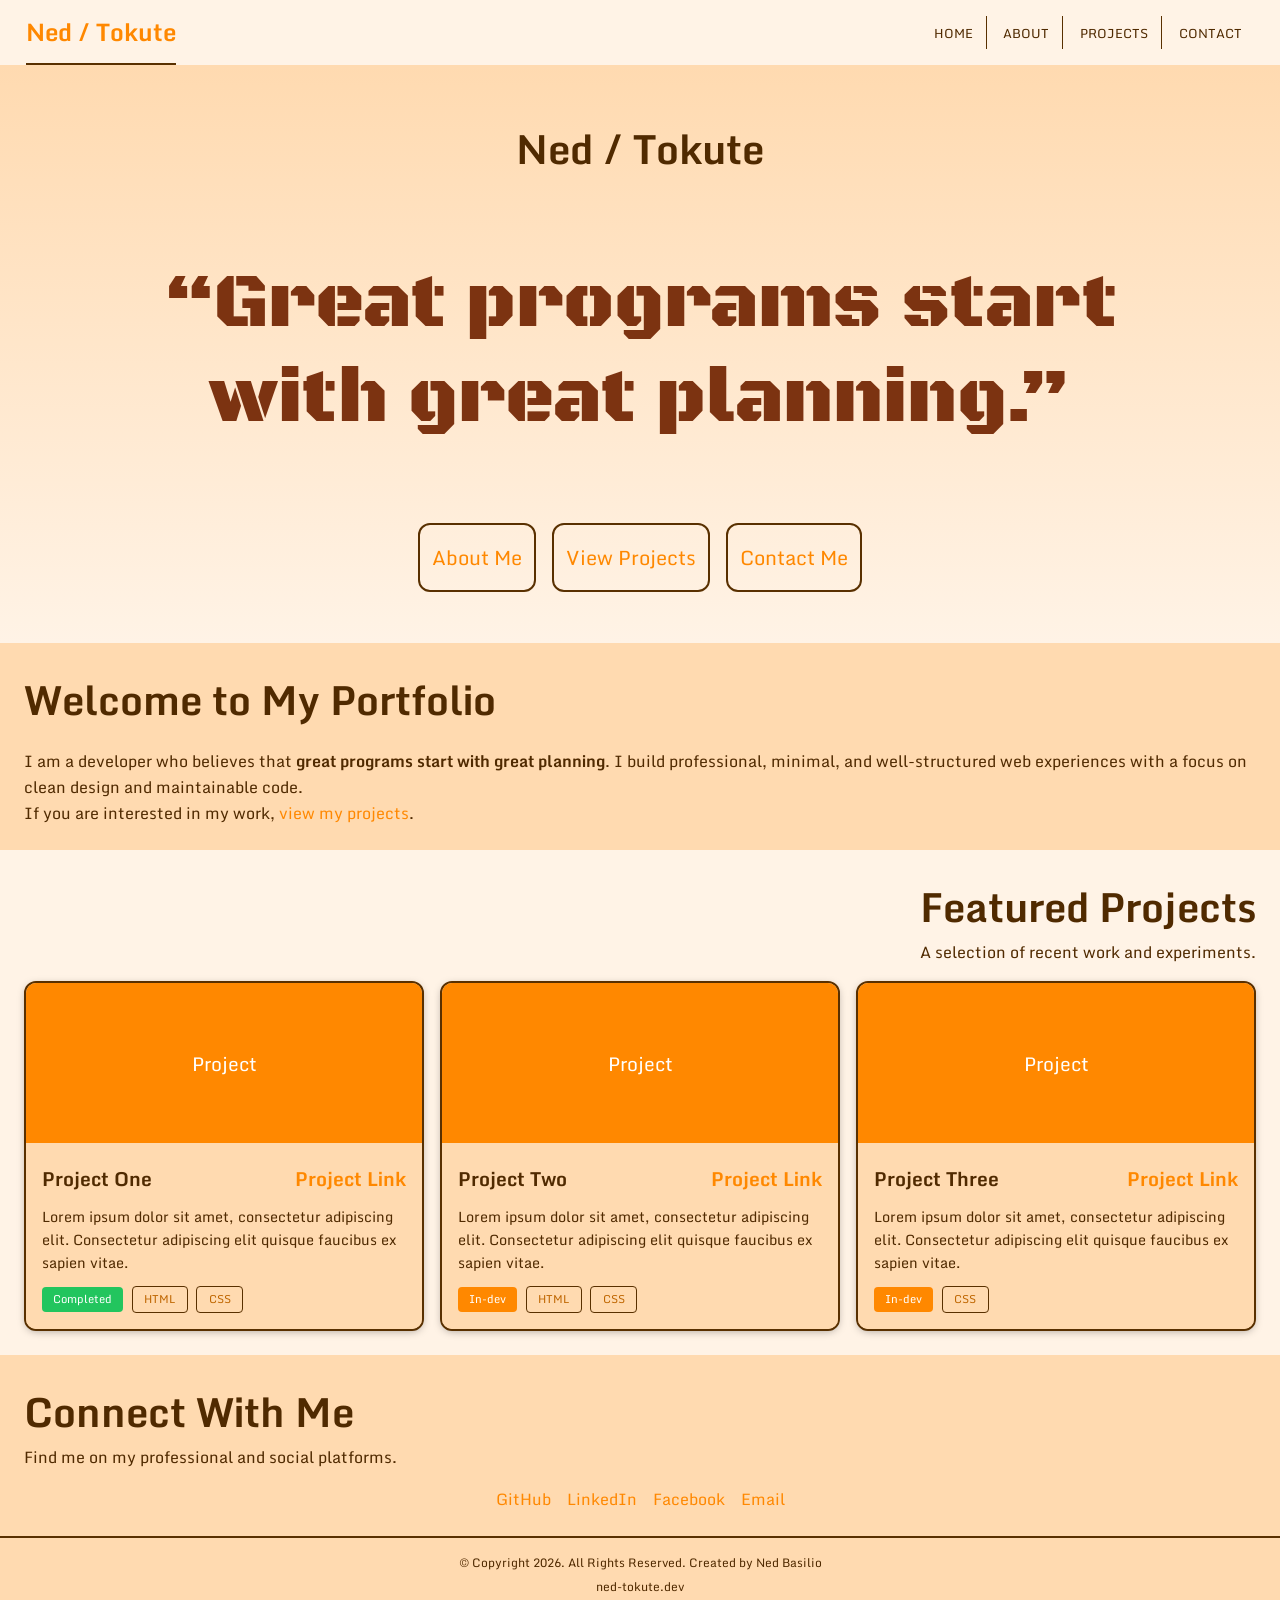
==== commit d7098ea1: "social links now have working links. Renamed class .mobile-links into .socials-link." ====
--- a/index.html
+++ b/index.html
@@ -145,14 +145,12 @@
 				<div id="socials">
 					<h3>Connect With Me</h3>
 					<p>Find me on my professional and social platforms.</p>
-
 					<div id="socials-mobile-buttons">
-						<div class="mobile-link">GitHub</div>
-						<div class="mobile-link">LinkedIn</div>
-						<div class="mobile-link">Twitter / X</div>
-						<div class="mobile-link">Email</div>
+						<a class="socials-link" href="https://github.com/Tokute" target="_blank">GitHub</a>
+						<a class="socials-link" href="https://www.linkedin.com/in/ned-markus-basilio-531748355/" target="_blank">LinkedIn</a>
+						<a class="socials-link" href="https://www.facebook.com/ned.basilio.9/" target="_blank">Facebook</a>
+						<a class="socials-link" href="mailto:nedbasilio@gmail.com">Email</a>
 					</div>
-
 				</div>
 			</section>
 
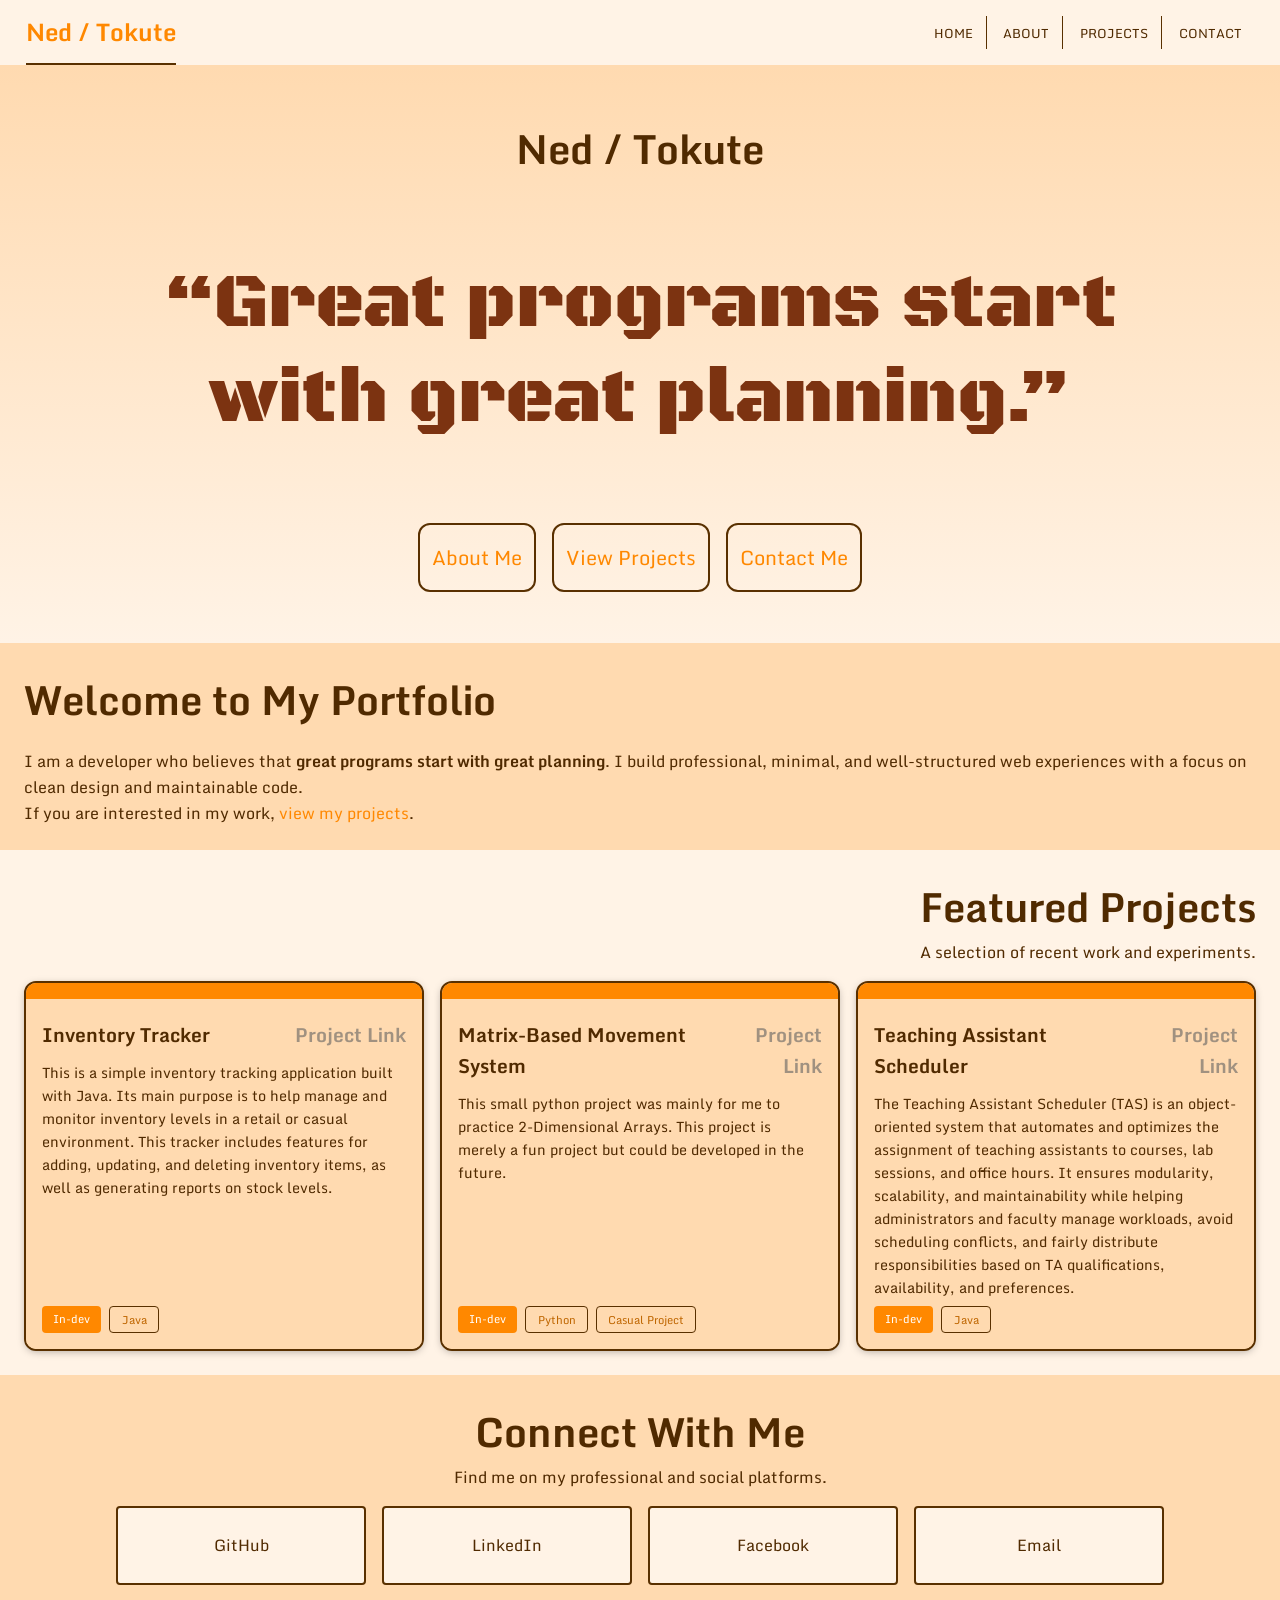
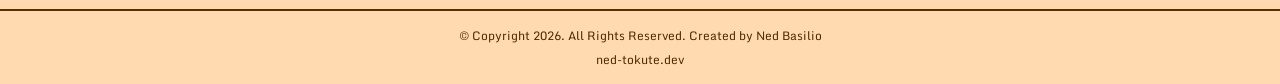
==== commit 05b30204: "Added information on both tablet-desktop and mobile viewport on project cards." ====
--- a/index.html
+++ b/index.html
@@ -9,7 +9,7 @@
 		<link rel="preconnect" href="https://fonts.googleapis.com">
 		<link rel="preconnect" href="https://fonts.gstatic.com" crossorigin>
 		<link href="https://fonts.googleapis.com/css2?family=Black+Ops+One&family=Monda:wght@400..700&display=swap" rel="stylesheet">
-		
+
 	</head>
 
 	<body>
@@ -50,7 +50,7 @@
 						</p>
 					</div>
 				</section>
-				
+
 				<section class="tablet-desktop generic-container">
 					<div id="intro" class="tablet-desktop">
 						<h3>Welcome to My Portfolio</h3>
@@ -71,88 +71,99 @@
 
 						<div class="card-grid">
 							<article class="card">
-								<div class="card-image">Project</div>
+								<div class="card-image"></div>
 								<div class="card-body">
-									<h3>Project One <a href="#" class="card-link">Project Link</a></h3>
-									<p>Lorem ipsum dolor sit amet, consectetur adipiscing elit. Consectetur adipiscing elit quisque faucibus ex sapien vitae.</p>
-									<span class="badge badge-success">Completed</span>
-									<span class="badge badge-outline">HTML</span>
-									<span class="badge badge-outline">CSS</span>
+									<h3>Inventory Tracker<a href="https://github.com/Tokute/inventory-tracker" class="card-link" target="_blank">Project Link</a></h3>
+									<p>This is a simple inventory tracking application built with Java. Its main purpose is to help manage and monitor inventory levels in a retail or casual environment. This tracker includes features for adding, updating, and deleting inventory items, as well as generating reports on stock levels.</p>
+									<div class="card-badges">
+										<span class="badge badge">In-dev</span>
+										<span class="badge badge-outline">Java</span>
+									</div>
 								</div>
 							</article>
 
 							<article class="card">
-								<div class="card-image">Project</div>
+								<div class="card-image"></div>
 								<div class="card-body">
-									<h3>Project Two <a href="#" class="card-link">Project Link</a></h3>
-									<p>Lorem ipsum dolor sit amet, consectetur adipiscing elit. Consectetur adipiscing elit quisque faucibus ex sapien vitae.</p>
-									<span class="badge">In-dev</span>
-									<span class="badge badge-outline">HTML</span>
-									<span class="badge badge-outline">CSS</span>
+									<h3>Matrix-Based Movement System<a href="https://github.com/Tokute/grid-map-project" class="card-link" target="_blank">Project Link</a></h3>
+									<p>This small python project was mainly for me to practice 2-Dimensional Arrays. This project is merely a fun project but could be developed in the future.</p>
+									<div class="card-badges">
+										<span class="badge">In-dev</span>
+										<span class="badge badge-outline">Python</span>
+										<span class="badge badge-outline">Casual Project</span>
+									</div>
 								</div>
 							</article>
 
 							<article class="card">
-								<div class="card-image">Project</div>
+								<div class="card-image"></div>
 								<div class="card-body">
-									<h3>Project Three <a href="#" class="card-link">Project Link</a></h3>
-									<p>Lorem ipsum dolor sit amet, consectetur adipiscing elit. Consectetur adipiscing elit quisque faucibus ex sapien vitae.</p>
-									<span class="badge">In-dev</span>
-									<span class="badge badge-outline">CSS</span>
+									<h3>Teaching Assistant Scheduler <a href="https://github.com/Tokute/oop-finals-project" class="card-link" target="_blank">Project Link</a></h3>
+									<p>The Teaching Assistant Scheduler (TAS) is an object-oriented system that automates and optimizes the assignment of teaching assistants to courses, lab sessions, and office hours. It ensures modularity, scalability, and maintainability while helping administrators and faculty manage workloads, avoid scheduling conflicts, and fairly distribute responsibilities based on TA qualifications, availability, and preferences.</p>
+									<div class="card-badges">
+										<span class="badge">In-dev</span>
+										<span class="badge badge-outline">Java</span>
+									</div>
 								</div>
 							</article>
 						</div>
 					</div>
 				</section>
-				
 
 				<section id="mobile-projects" class="mobile mobile-container mobile-container--alt">
 					<h3>Projects</h3>
 					<div class="card-grid">
-					<article class="card">
-						<div class="card-image">Project</div>
-						<div class="card-body">
-							<h3>Project One <a href="#" class="card-link">Project Link</a></h3>
-							<p>Lorem ipsum dolor sit amet, consectetur adipiscing elit. Consectetur adipiscing elit quisque faucibus ex sapien vitae.</p>
-							<span class="badge">In-dev</span>
-							<span class="badge badge-outline">HTML</span>
-						</div>
-					</article>
+						<article class="card">
+							<div class="card-image">Project</div>
+							<div class="card-body">
+								<h3>Inventory Tracker <a href="#" class="card-link">Project Link</a></h3>
+								<p>This is a simple inventory tracking application built with Java. Its main purpose is to help manage and monitor inventory levels in a retail or casual environment. This tracker includes features for adding, updating, and deleting inventory items, as well as generating reports on stock levels.</p>
+								<div class="card-badges">
+									<span class="badge">In-dev</span>
+									<span class="badge badge-outline">Java</span>
+								</div>
+							</div>
+						</article>
 
-					<article class="card">
-						<div class="card-image">Project</div>
-						<div class="card-body">
-							<h3>Project Two <a href="#" class="card-link">Project Link</a></h3>
-							<p>Lorem ipsum dolor sit amet, consectetur adipiscing elit. Consectetur adipiscing elit quisque faucibus ex sapien vitae.</p>
-							<span class="badge">In-dev</span>
-							<span class="badge badge-outline">CSS</span>
-						</div>
-					</article>
+						<article class="card">
+							<div class="card-image">Project</div>
+							<div class="card-body">
+								<h3>Teaching Assistant Scheduler <a href="https://github.com/Tokute/grid-map-project" class="card-link" target="_blank">Project Link</a></h3>
+								<p>The Teaching Assistant Scheduler (TAS) is an object-oriented system that automates and optimizes the assignment of teaching assistants to courses, lab sessions, and office hours. It ensures modularity, scalability, and maintainability while helping administrators and faculty manage workloads, avoid scheduling conflicts, and fairly distribute responsibilities based on TA qualifications, availability, and preferences.</p>
+								<div class="card-badges">
+									<span class="badge">In-dev</span>
+									<span class="badge badge-outline">Java</span>
+								</div>
+							</div>
+						</article>
 
-					<article class="card">
-						<div class="card-image">Project</div>
-						<div class="card-body">
-							<h3>Project Three <a href="#" class="card-link">Project Link</a></h3>
-							<p>Lorem ipsum dolor sit amet, consectetur adipiscing elit. Consectetur adipiscing elit quisque faucibus ex sapien vitae.</p>
-							<span class="badge">In-dev</span>
-							<span class="badge badge-outline">CSS</span>
-						</div>
-					</article>
+						<article class="card">
+							<div class="card-image">Project</div>
+							<div class="card-body">
+								<h3>Matrix-Based Movement System <a href="#" class="card-link">Project Link</a></h3>
+								<p>This small python project was mainly for me to practice 2-Dimensional Arrays. This project is merely a fun project but could be developed in the future.</p>
+								<div class="card-badges">
+									<span class="badge badge-warning">In-dev</span>
+									<span class="badge badge-outline">Python</span>
+									<span class="badge badge-outline">Casual Project</span>
+								</div>
+							</div>
+						</article>
 					</div>
 				</section>
 
-			<section class="generic-container"> <!-- decided to use same code for both tablet/desktop and mobile. -->
-				<div id="socials">
-					<h3>Connect With Me</h3>
-					<p>Find me on my professional and social platforms.</p>
-					<div id="socials-mobile-buttons">
-						<a class="socials-link" href="https://github.com/Tokute" target="_blank">GitHub</a>
-						<a class="socials-link" href="https://www.linkedin.com/in/ned-markus-basilio-531748355/" target="_blank">LinkedIn</a>
-						<a class="socials-link" href="https://www.facebook.com/ned.basilio.9/" target="_blank">Facebook</a>
-						<a class="socials-link" href="mailto:nedbasilio@gmail.com">Email</a>
+				<section class="generic-container"> <!-- decided to use same code for both tablet/desktop and mobile. -->
+					<div id="socials">
+						<h3>Connect With Me</h3>
+						<p>Find me on my professional and social platforms.</p>
+						<div id="socials-mobile-buttons">
+							<a class="socials-link" href="https://github.com/Tokute" target="_blank">GitHub</a>
+							<a class="socials-link" href="https://www.linkedin.com/in/ned-markus-basilio-531748355/" target="_blank">LinkedIn</a>
+							<a class="socials-link" href="https://www.facebook.com/ned.basilio.9/" target="_blank">Facebook</a>
+							<a class="socials-link" href="mailto:nedbasilio@gmail.com">Email</a>
+						</div>
 					</div>
-				</div>
-			</section>
+				</section>
 
 			</main>
 		</div>
--- a/css/style.css
+++ b/css/style.css
@@ -22,7 +22,7 @@
 
 body, h1, h2, h3, h4, h5, p, a, ul, li, nav, header, main, section, article,
 footer, label, input, textarea, button, caption,
-.badge, .card-image, .card-link, .mobile-link,
+.badge, .card-image, .card-link, .socials-link,
 .contact-form, .alert {
     font-family: "Monda", sans-serif;
     color: var(--color-text);
@@ -198,10 +198,6 @@
     max-width: 45%;
 }
 
-#hero .mobile-link {
-    font-size: 1.2em;
-}
-
 /* Shared main-content surface. */
 
 main {
@@ -245,7 +241,8 @@
 
 /* Full-width action link used in mobile content. */
 
-.mobile-link {
+
+.socials-link {
     display: block;
     padding: 2%;
     width: 40%;
@@ -256,15 +253,9 @@
     color: var(--color-text);
 }
 
-.mobile-link a {
-    text-decoration: none;
-    font-size: 1.5em;
-    display: block;
-}
-
-.mobile-link:hover {
+.socials-link:hover {
+    color: var(--color-on-primary);
     background-color: var(--color-primary);
-    color: var(--color-on-primary);
     box-shadow: var(--shadow-small);
 }
 
@@ -312,18 +303,20 @@
 
 .card-image {
     background-color: var(--color-primary);
-    height: 160px;
+    min-height: 1rem;
     flex-shrink: 0;
     display: flex;
     align-items: center;
     justify-content: center;
     color: var(--color-on-primary);
-    font-size: 1.2em;
+    font-size: 1.2rem;
 }
 
 .card-body {
+    display: flex;
+    flex-direction: column;
     background-color: var(--color-surface);
-    padding: 1em;
+    padding: var(--spacing-default);
     flex-grow: 1;
 }
 
@@ -339,18 +332,26 @@
 .card-body p {
     font-size: 0.9em;
     padding: 0.5em 0;
+    align-self: start;
+}
+
+.card-badges {
+    display: flex;
+    flex-wrap: wrap;
+    gap: var(--spacing-tight);
+    margin-top: auto;
+}
+
+.card-body .badge {
+    margin: 0;
 }
 
 .card-link {
-    color: var(--color-primary);
+    color: var(--color-muted);
 }
 
 .card-link:hover {
     color: var(--color-primary-hover);
-}
-
-.card-body .badge {
-    margin: 0.3rem 0.3rem 0 0;
 }
 
 /* Shared status and technology badges. */
@@ -444,6 +445,10 @@
     margin-bottom: var(--spacing-default);
 }
 
+#socials > h3, #socials > p {
+    text-align: center;
+}
+
 #socials-mobile-buttons {
     display: flex;
     flex-wrap: wrap;
@@ -508,7 +513,7 @@
 
 #featured-project .featured-card-image {
     background-color: var(--color-primary);
-    height: 200px;
+    height: var(--spacing-default);
     display: flex;
     align-items: center;
     justify-content: center;
@@ -556,7 +561,7 @@
 }
 
 #featured-project-mobile .featured-card-image {
-    height: 130px;
+    height: var(--spacing-default);
     display: flex;
     align-items: center;
     justify-content: center;
@@ -704,7 +709,7 @@
 .intro-card {
     display: flex;
     flex-direction: column;
-    padding: 1.25rem;
+    padding: var(--spacing-default);
     background-color: var(--color-background);
     border: solid 2px var(--color-border);
     border-radius: var(--radius-large);
@@ -1191,9 +1196,13 @@
         grid-template-columns: repeat(2, 1fr);
     }
 
+    .card-link {
+        text-align: right;
+    }
+
     /* Index page limit social-links max-width */
 
-    .mobile-link {
+    .socials-link {
         max-width: 250px;
     }
 
@@ -1277,6 +1286,10 @@
 
     /* Projects page responsive overrides. */
 
+    .featured-card {
+        box-shadow: var(--shadow-large);
+    }
+
     #featured-project .featured-card {
         flex-direction: row;
     }
@@ -1284,7 +1297,7 @@
     #featured-project .featured-card-image {
         width: 40%;
         height: auto;
-        min-height: 240px;
+        min-height: var(--spacing-default);
     }
 
     #featured-project .featured-card-body {
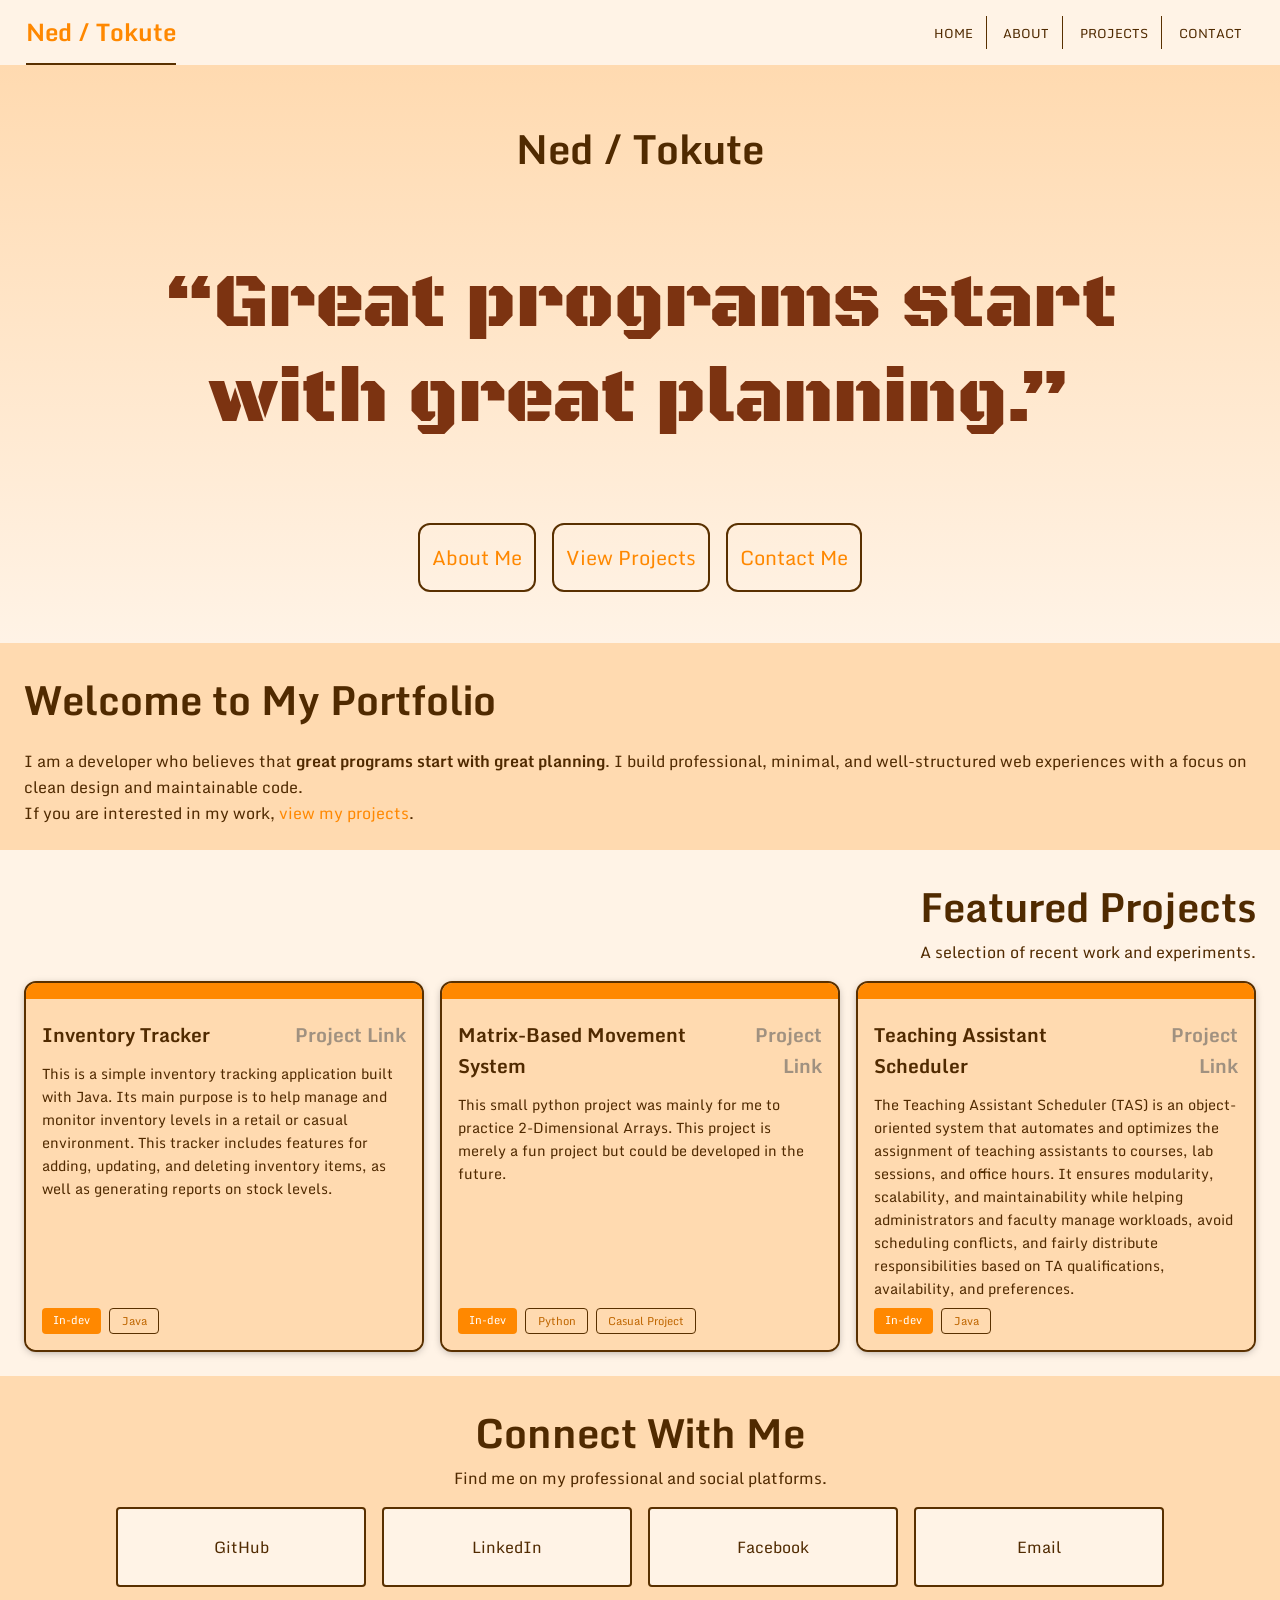
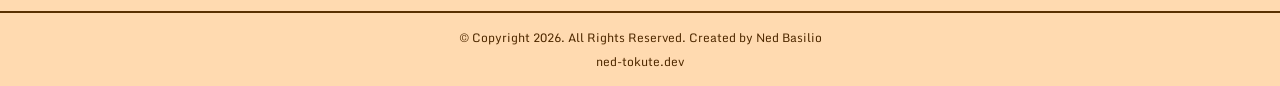
==== commit e5c69b9a: "Added correct hyperlinks for projects." ====
--- a/index.html
+++ b/index.html
@@ -116,7 +116,7 @@
 						<article class="card">
 							<div class="card-image">Project</div>
 							<div class="card-body">
-								<h3>Inventory Tracker <a href="#" class="card-link">Project Link</a></h3>
+								<h3>Inventory Tracker <a href="https://github.com/Tokute/inventory-tracker" class="card-link">Project Link</a></h3>
 								<p>This is a simple inventory tracking application built with Java. Its main purpose is to help manage and monitor inventory levels in a retail or casual environment. This tracker includes features for adding, updating, and deleting inventory items, as well as generating reports on stock levels.</p>
 								<div class="card-badges">
 									<span class="badge">In-dev</span>
@@ -128,7 +128,7 @@
 						<article class="card">
 							<div class="card-image">Project</div>
 							<div class="card-body">
-								<h3>Teaching Assistant Scheduler <a href="https://github.com/Tokute/grid-map-project" class="card-link" target="_blank">Project Link</a></h3>
+								<h3>Teaching Assistant Scheduler <a href="https://github.com/Tokute/oop-finals-project" class="card-link" target="_blank">Project Link</a></h3>
 								<p>The Teaching Assistant Scheduler (TAS) is an object-oriented system that automates and optimizes the assignment of teaching assistants to courses, lab sessions, and office hours. It ensures modularity, scalability, and maintainability while helping administrators and faculty manage workloads, avoid scheduling conflicts, and fairly distribute responsibilities based on TA qualifications, availability, and preferences.</p>
 								<div class="card-badges">
 									<span class="badge">In-dev</span>
@@ -140,7 +140,7 @@
 						<article class="card">
 							<div class="card-image">Project</div>
 							<div class="card-body">
-								<h3>Matrix-Based Movement System <a href="#" class="card-link">Project Link</a></h3>
+								<h3>Matrix-Based Movement System <a href="https://github.com/Tokute/grid-map-project" class="card-link">Project Link</a></h3>
 								<p>This small python project was mainly for me to practice 2-Dimensional Arrays. This project is merely a fun project but could be developed in the future.</p>
 								<div class="card-badges">
 									<span class="badge badge-warning">In-dev</span>
--- a/css/style.css
+++ b/css/style.css
@@ -3,7 +3,7 @@
 }
 
 /* Reset Styles */
-body, header, nav, main, footer, h1, h2, h3, h4, div, p, ul, li, section, article, figure, figcaption, a, img, form, label, input, textarea, button {
+body, header, nav, main, footer, h1, h2, h3, h4, h5, div, p, ul, li, section, article, figure, figcaption, a, img, form, label, input, textarea, button {
     margin: 0;
     padding: 0;
     border: 0;
@@ -330,8 +330,8 @@
 }
 
 .card-body p {
-    font-size: 0.9em;
-    padding: 0.5em 0;
+    font-size: 0.9rem;
+    padding: 0.5rem 0;
     align-self: start;
 }
 
@@ -472,18 +472,21 @@
     margin-top: var(--spacing-default);
 }
 
-#mobile-projects .card {
+#mobile-projects .card,
+#mobile-project-list .card {
     width: 100%;
     max-width: none;
     justify-self: stretch;
 }
 
-#mobile-projects .card-body h3 {
+#mobile-projects .card-body h3,
+#mobile-project-list .card-body h3 {
     display: block;
     overflow-wrap: anywhere;
 }
 
-#mobile-projects .card-link {
+#mobile-projects .card-link,
+#mobile-project-list .card-link {
     display: block;
     margin-top: var(--spacing-tight);
 }
@@ -518,7 +521,7 @@
     align-items: center;
     justify-content: center;
     color: var(--color-on-primary);
-    font-size: 1.5em;
+    font-size: 1.5rem;
     flex-shrink: 0;
 }
 
@@ -533,12 +536,12 @@
 
 #featured-project .featured-card-body h3 {
     color: var(--color-text);
-    font-size: 1.5em;
+    font-size: 1.5rem;
     padding-bottom: var(--spacing-tight);
 }
 
 #featured-project .featured-card-body p {
-    font-size: 1em;
+    font-size: 1rem;
     padding: 0 0 var(--spacing-tight) 0;
 }
 
@@ -597,22 +600,6 @@
     overflow: hidden;
 }
 
-#mobile-project-list .card {
-    width: 100%;
-    max-width: none;
-    justify-self: stretch;
-}
-
-#mobile-project-list .card-body h3 {
-    display: block;
-    overflow-wrap: anywhere;
-}
-
-#mobile-project-list .card-link {
-    display: block;
-    margin-top: var(--spacing-tight);
-}
-
 /* ================================================================= */
 /* ABOUT PAGE                                                        */
 /* ================================================================= */
@@ -623,12 +610,16 @@
     display: flex;
     flex-direction: column;
     gap: 0.75rem;
-    margin-top: var(--spacing-default);
+    margin-bottom: var(--spacing-default);
     padding: var(--spacing-default);
     background-color: var(--color-background);
     border: solid 2px var(--color-border);
     border-radius: var(--radius-large);
     box-shadow: var(--shadow-small);
+}
+
+.mobile-about-card:last-of-type {
+    margin-bottom: 0;
 }
 
 .mobile-about-card h4 {
@@ -645,8 +636,7 @@
     font-weight: 700;
 }
 
-.mobile-skills .card-grid {
-    grid-template-columns: repeat(2, 1fr);
+.mobile-skills .skill-grid {
     gap: 0.75rem;
     margin-top: var(--spacing-default);
 }
@@ -786,11 +776,6 @@
 
 /* 3. Skills and technologies */
 
-#about-skills .card-grid {
-    justify-content: start;
-    justify-items: start;
-}
-
 #about-skills .card {
     max-width: 400px;
     min-height: 190px;
@@ -811,10 +796,9 @@
     display: flex;
     align-items: center;
     gap: 0.75rem;
-    margin-bottom: 0.85rem;
+    margin-bottom: 0.75rem;
     color: var(--color-secondary-hover);
     text-transform: uppercase;
-    letter-spacing: 0.05em;
 }
 
 .skill-group h4::after {
@@ -843,6 +827,14 @@
 
 /* 4. Certifications */
 
+#certifications-mobile > .mobile-about-card {
+    margin-bottom: var(--spacing-default);
+}
+
+#certifications-mobile > .mobile-about-card:last-of-type {
+    margin-bottom: 0;
+}
+
 #certifications > h3 {
     text-align: center;
     margin-bottom: var(--spacing-default);
@@ -850,17 +842,19 @@
 
 .certificate-list { /* Flex direction and other flex properties are in the viewport sections. */
     display: flex;
+    flex-direction: row;
+    flex-wrap: wrap;
+    align-items: stretch;
+    justify-content: center;
+    gap: var(--spacing-medium);
+}
+
+.certificate-card {
+    display: flex;
     flex-direction: column;
-    flex-wrap: wrap;
-    align-items: center;
-    gap: var(--spacing-medium);
-}
-
-.certificate-card {
-    display: flex;
-    flex-direction: row;
-    max-width: 900px;
-    width: 100%;
+    flex: 1 1 280px;
+    width: auto;
+    max-width: 360px;
     overflow: hidden;
     background-color: var(--color-surface);
     border: solid 2px var(--color-border);
@@ -869,38 +863,39 @@
 }
 
 .certificate-image {
-    min-height: 300px;
-    display: flex;
+    width: 100%;
+    height: 180px;
+    margin: 0;
+    overflow: hidden;
+}
+
+.certificate-image img {
+    display: block;
+    width: 100%;
+    height: 100%;
+    object-fit: cover;
+}
+
+.certificate-body {
+    display: flex;
+    flex-direction: column;
+    flex: 1;
     align-items: center;
     justify-content: center;
-    background-color: var(--color-on-primary);
-    color: var(--color-on-primary);
-    font-size: 1.2em;
+    padding: var(--spacing-default);
+    gap: var(--spacing-tight);
+    min-height: 220px;
     text-align: center;
 }
 
-.certificate-image img {
-    width: 100%;
-    height: 100%;
-    object-fit: scale-down;
-}
-
-.certificate-body {
-    display: flex;
-    flex-direction: column;
-    align-items: center;
-    justify-content: center;
-    gap: 0.75rem;
-    padding: 1.5rem;
-    text-align: center;
-}
-
 .certificate-body h4 {
     color: var(--color-text);
+    min-height: 2.8em;
 }
 
 .certificate-body p {
     font-size: 0.9em;
+    flex: 1;
 }
 
 /* 5. Technical interests */
@@ -1242,7 +1237,7 @@
     }
 
     .hero-font {
-        font-size: 4.750rem
+        font-size: 4.75rem;
     }
 
     /* Increase shared card density on wide screens. */
@@ -1267,21 +1262,6 @@
 
     .intro-grid {
         grid-template-columns: repeat(3, 1fr);
-    }
-
-    .certificate-card {
-        min-width: 650px;
-        flex-direction: row;
-    }
-
-    .certificate-image {
-        width: 60%;
-        height: 100%;
-    }
-
-    .certificate-body {
-        width: 40%;
-        justify-content: center;
     }
 
     /* Projects page responsive overrides. */
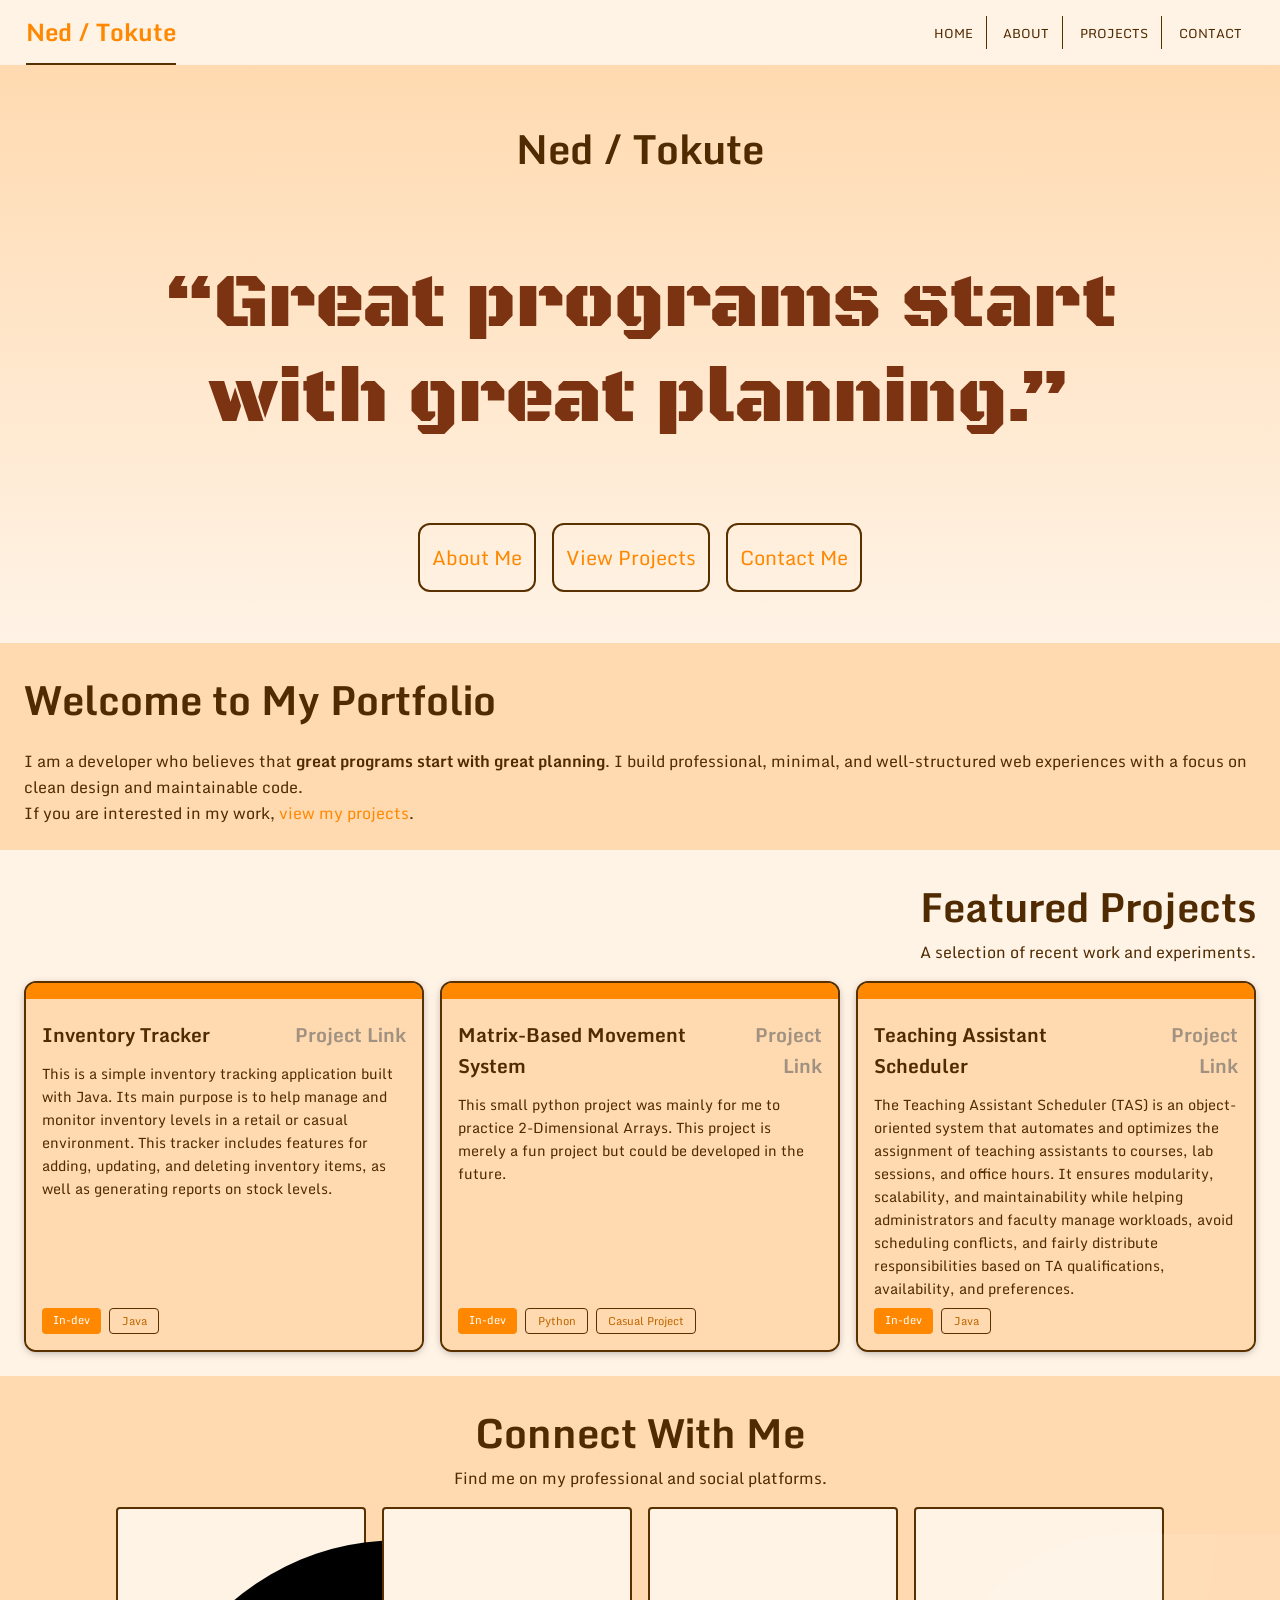
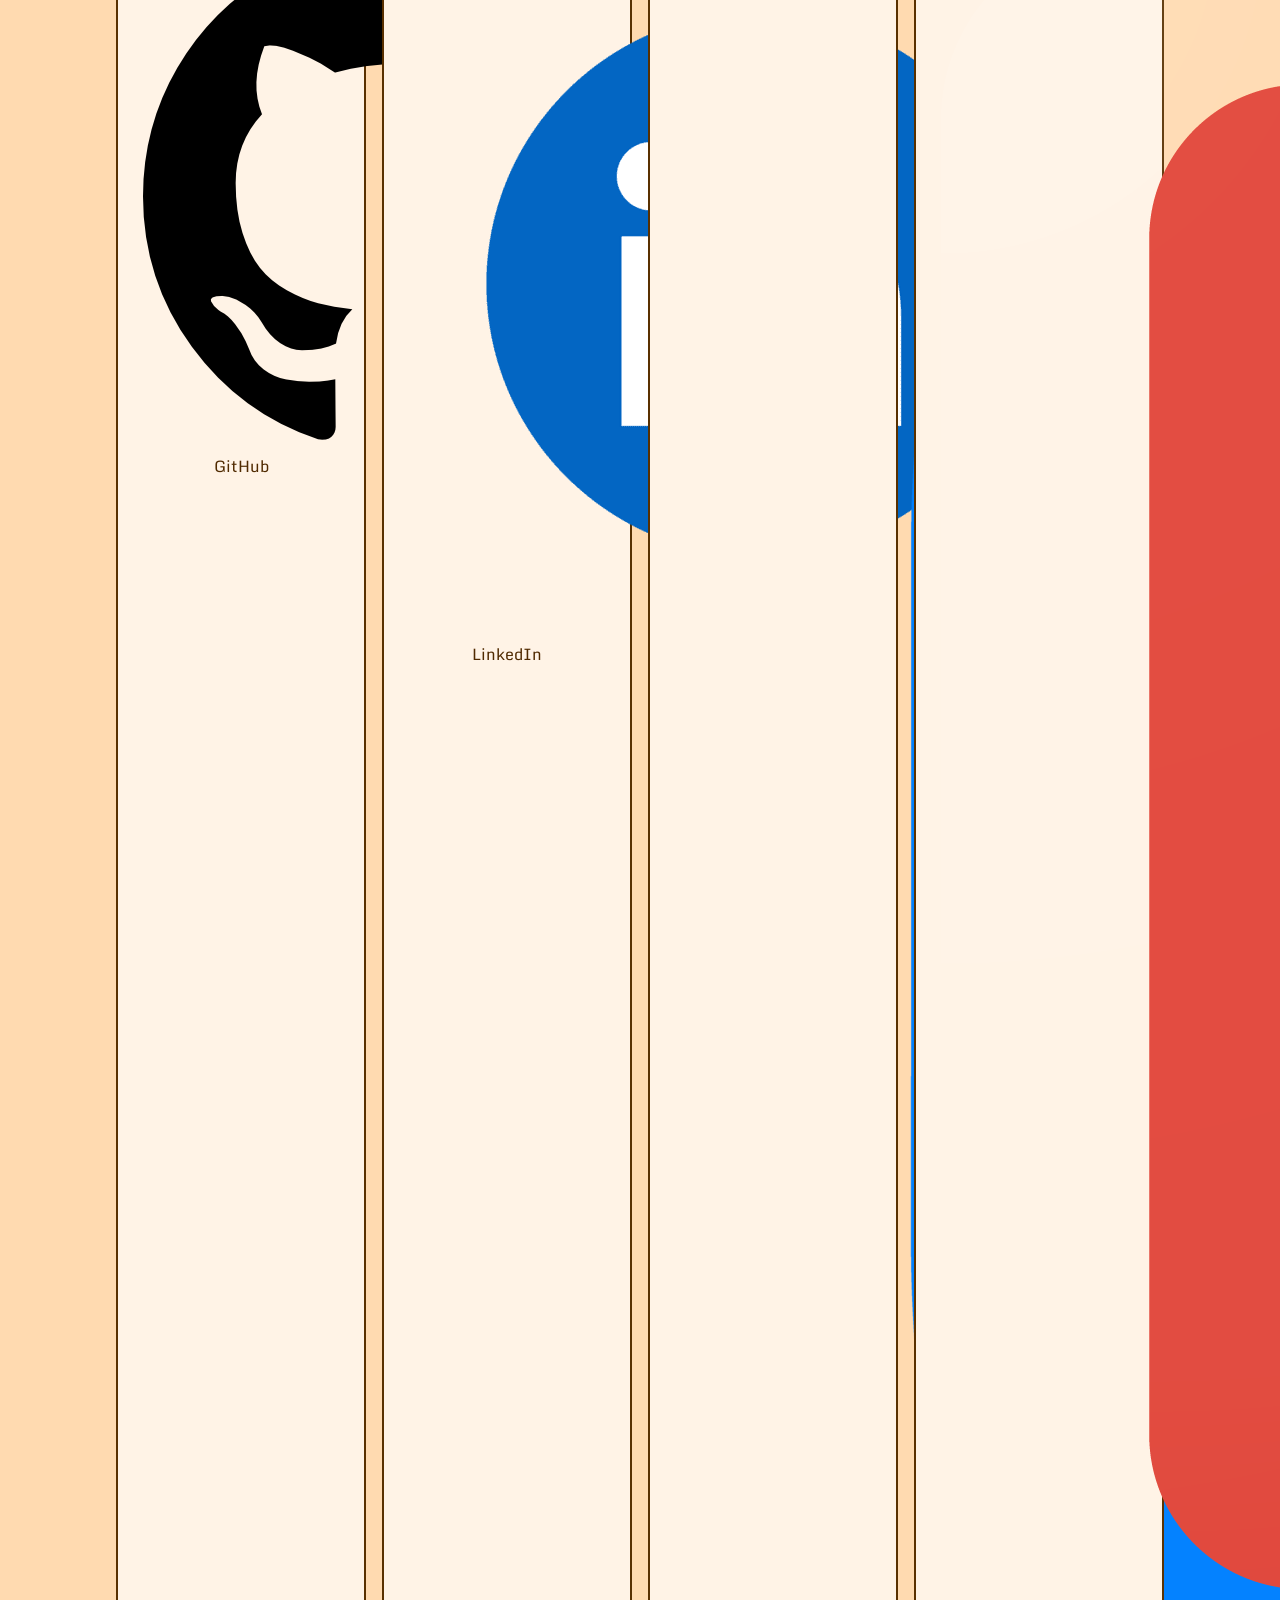
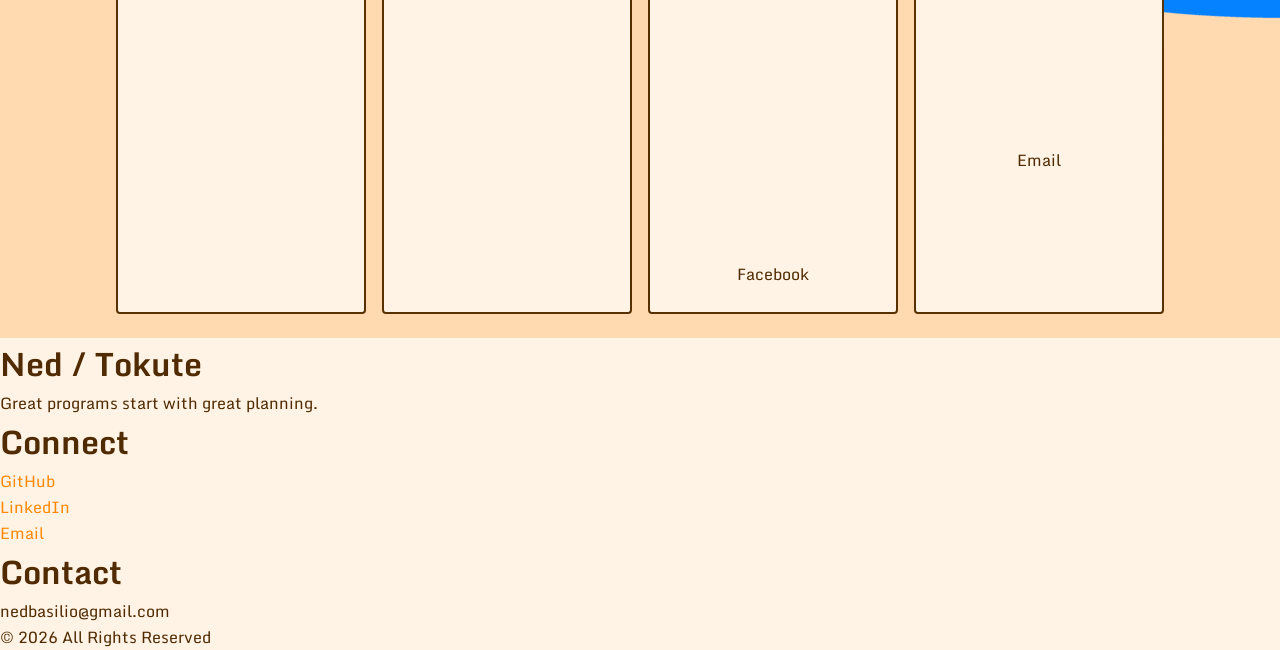
==== commit e0028896: "Updated footer." ====
--- a/index.html
+++ b/index.html
@@ -157,10 +157,10 @@
 						<h3>Connect With Me</h3>
 						<p>Find me on my professional and social platforms.</p>
 						<div id="socials-mobile-buttons">
-							<a class="socials-link" href="https://github.com/Tokute" target="_blank">GitHub</a>
-							<a class="socials-link" href="https://www.linkedin.com/in/ned-markus-basilio-531748355/" target="_blank">LinkedIn</a>
-							<a class="socials-link" href="https://www.facebook.com/ned.basilio.9/" target="_blank">Facebook</a>
-							<a class="socials-link" href="mailto:nedbasilio@gmail.com">Email</a>
+							<a class="socials-link" href="https://github.com/Tokute" target="_blank"><img src="images/github.png" alt="GitHub logo">GitHub</a>
+							<a class="socials-link" href="https://www.linkedin.com/in/ned-markus-basilio-531748355/" target="_blank"><img src="images/linkedin.png" alt="LinkedIn logo">LinkedIn</a>
+							<a class="socials-link" href="https://www.facebook.com/ned.basilio.9/" target="_blank"><img src="images/facebook.png" alt="Facebook logo">Facebook</a>
+							<a class="socials-link" href="mailto:nedbasilio@gmail.com"><img src="images/gmail.png" alt="Email logo">Email</a>
 						</div>
 					</div>
 				</section>
@@ -168,10 +168,28 @@
 			</main>
 		</div>
 
-		<footer id="site-footer" class="site-footer">
-			<p class="footer-copyright">&copy; Copyright 2026. All Rights Reserved. Created by Ned Basilio</p>
-			<p class="footer-domain">ned-tokute.dev</p>
-		</footer>
+		<footer id="site-footer">
+			<div class="footer-content">
+				<div class="footer-section">
+					<h4 class="footer-heading">Ned / Tokute</h4>
+					<p class="footer-tagline">Great programs start with great planning.</p>
+				</div>
+				<div class="footer-section">
+					<h4 class="footer-heading">Connect</h4>
+					<ul class="footer-socials">
+						<li><a href="https://github.com/Tokute" target="_blank" class="footer-social-link" aria-label="GitHub">GitHub</a></li>
+						<li><a href="https://www.linkedin.com/in/ned-markus-basilio-531748355/" target="_blank" class="footer-social-link" aria-label="LinkedIn">LinkedIn</a></li>
+						<li><a href="mailto:nedbasilio@gmail.com" class="footer-social-link" aria-label="Email">Email</a></li>
+					</ul>
+				</div>
+				<div class="footer-section">
+					<h4 class="footer-heading">Contact</h4>
+					<p class="footer-contact-info">nedbasilio@gmail.com</p>
+					<p class="footer-contact-info">&copy; 2026 All Rights Reserved</p>
+				</div>
+			</div>
+    	</footer>
+
 	</body>
 
 </html>
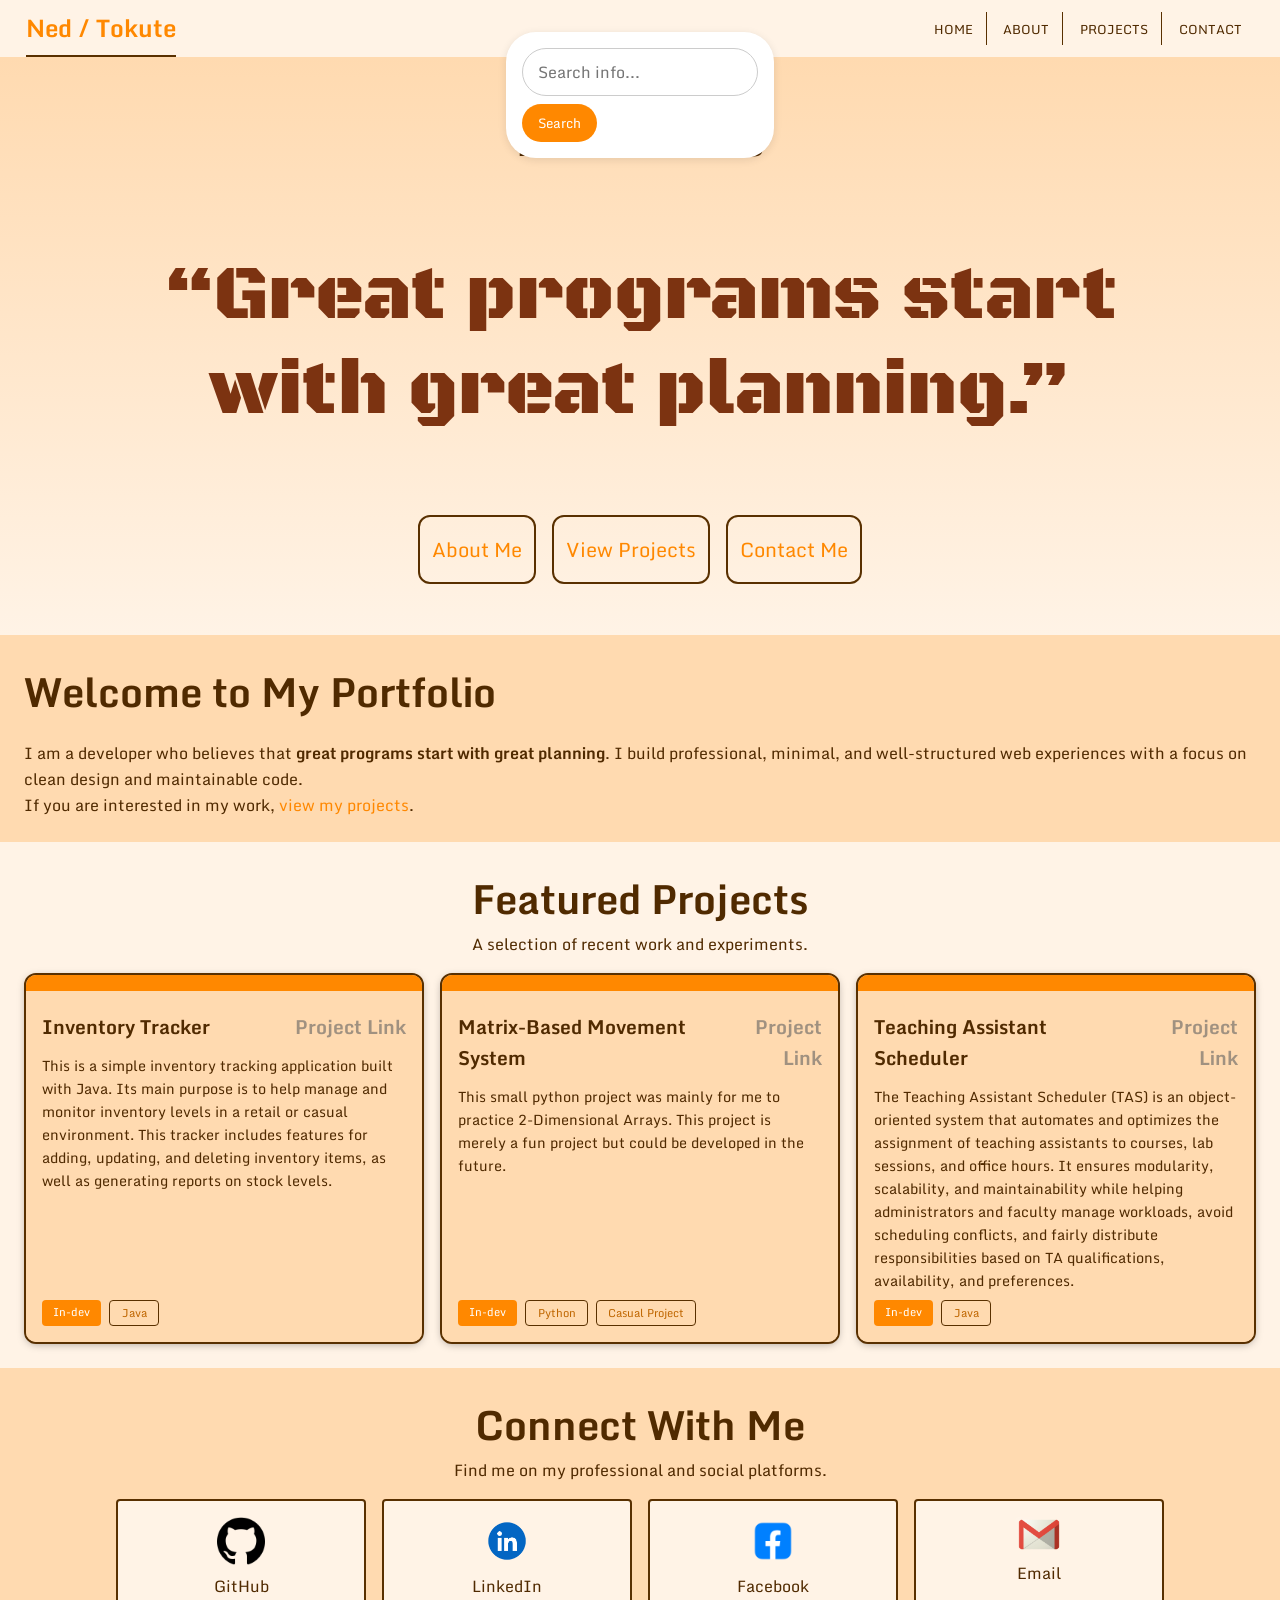
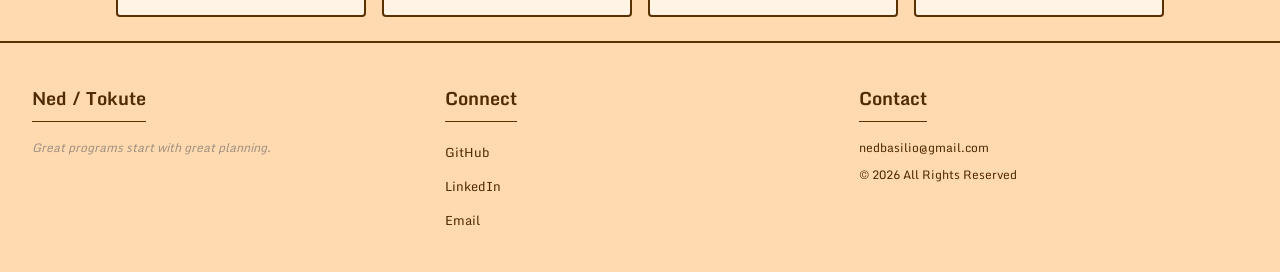
==== commit 5fc8be71: "Added script to each html and only added the search-bar feature in index.html for now." ====
--- a/index.html
+++ b/index.html
@@ -9,7 +9,7 @@
 		<link rel="preconnect" href="https://fonts.googleapis.com">
 		<link rel="preconnect" href="https://fonts.gstatic.com" crossorigin>
 		<link href="https://fonts.googleapis.com/css2?family=Black+Ops+One&family=Monda:wght@400..700&display=swap" rel="stylesheet">
-
+		<script type="text/javascript" src="script.js" defer></script>
 	</head>
 
 	<body>
@@ -41,6 +41,13 @@
 			</div>
 
 			<main>
+				<div id="search-bar">
+					<input type="text" id="search-input" placeholder="Search info...">
+					<button id="search-button" onclick="performSearch()">Search</button>
+
+					<div id="search-suggestions" class="suggestions-dropdown"></div>
+				</div>
+
 				<section class="mobile mobile-container">
 					<div id="mobile-index-content">
 						<h3>Welcome to My Portfolio</h3>
--- a/css/style.css
+++ b/css/style.css
@@ -98,6 +98,75 @@
 }
 
 /* ================================================================= */
+/* SEARCH BAR ESSENTIALS                                             */
+/* ================================================================= */
+
+.highlight {    /* this class is applied when searching to ensure that the user sees the searched element */
+    background-color: #ffd856 !important;
+    transition: background-color 0.5s ease;
+}
+
+#search-bar {
+    position: fixed;
+    top: var(--spacing-large);
+    left: 50%;
+    transform: translateX(-50%);
+    background-color: #fff;
+    padding: 0.5rem 1rem;
+    border-radius: 30px;
+    box-shadow: 0 2px 8px rgba(0, 0, 0, 0.1);
+    z-index: 1000;
+}
+
+#search-bar input {
+  width: 100%;
+  padding: 10px 15px;
+  font-size: 16px;
+  border: 1px solid #ccc;
+  border-radius: 30px;
+}
+
+#search-bar button {
+    background-color: var(--color-primary);
+    color: var(--color-on-primary);
+    border: none;
+    margin-top: var(--spacing-tight);
+    margin-bottom: var(--spacing-tight);
+    padding: 0.5rem 1rem;
+    border-radius: 30px;
+    cursor: pointer;
+}
+
+/* Suggestions dropdown styling */
+
+.suggestions-dropdown {
+    position: absolute;
+    top: 100%;
+    left: 0;
+    right: 0;
+    background: #ffffff;
+    border: 1px solid #ccc;
+    border-top: none;
+    max-height: 200px;
+    overflow-y: auto;
+    box-shadow: 0 4px 6px rgba(0,0,0,0.1);
+    z-index: 1000;
+    display: none; /* Hidden by default, will be modified by script */
+}
+
+/* Individual suggestion items */
+.suggestion-item {
+    padding: 10px 15px;
+    cursor: pointer;
+    font-size: 14px;
+    border-bottom: 1px solid #f0f0f0;
+}
+
+.suggestion-item:hover {
+    background-color: #f8f9fa;
+}
+
+/* ================================================================= */
 /* BASE AND SITE-WIDE LAYOUT                                         */
 /* ================================================================= */
 
@@ -122,28 +191,29 @@
 header {
     background-color: var(--color-background);
     border-bottom: solid 2px var(--color-border);
+}
+
+.header-container {
     position: -webkit-sticky;
     position: sticky;
     top: 0;
     z-index: 1000;
-}
-
-.header-container {
     display: flex;
     flex-wrap: wrap;
     align-items: center;
-    justify-content: space-between;
+    justify-content: center;
     width: 100%;
-    padding: 0 2%;
+    padding: 0;
+    background-color: var(--color-background);
 }
 
 header h1 {
     font-size: 1.5em;
-    padding: 0.5em 0;
+    padding: 0.5rem 0;
 }
 
 nav {
-    padding: 1% 0;
+    padding: var(--spacing-tight) 0;
 }
 
 nav ul {
@@ -241,10 +311,12 @@
 
 /* Full-width action link used in mobile content. */
 
-
 .socials-link {
-    display: block;
-    padding: 2%;
+    display: flex;
+    flex-direction: column;
+    align-items: center;
+    gap: var(--spacing-tight);
+    padding: var(--spacing-default);
     width: 40%;
     text-align: center;
     border-radius: var(--radius-small);
@@ -259,7 +331,10 @@
     box-shadow: var(--shadow-small);
 }
 
-/* Generic content-section utility. */
+.socials-link img {
+	width: 24px;
+	height: auto;
+}
 
 .content-section {
     padding: 2%;
@@ -275,10 +350,6 @@
     font-size: 1em;
     padding: 0.5em 0;
 }
-
-/* ================================================================= */
-/* SHARED COMPONENTS                                                  */
-/* ================================================================= */
 
 /* Reusable card grid and project card components. */
 
@@ -331,7 +402,7 @@
 
 .card-body p {
     font-size: 0.9rem;
-    padding: 0.5rem 0;
+    padding: var(--spacing-tight) 0;
     align-self: start;
 }
 
@@ -438,7 +509,7 @@
 }
 
 #featured-projects > h3, #featured-projects > p {
-    text-align: right;
+    text-align: center;
 }
 
 #featured-projects > p:first-of-type {
@@ -1150,21 +1221,79 @@
 
 /* Shared site footer. */
 
-.site-footer {
-    padding: 0.8em 0;
+#site-footer {
+    padding: var(--spacing-tight) 0;
     background-color: var(--color-surface);
     border-top: solid 2px var(--color-border);
 }
 
-.site-footer p {
+#site-footer p {
     font-size: 0.75em;
+}
+
+.footer-content {
+    display: grid;
+    grid-template-columns: repeat(3, 1fr);
+    gap: var(--spacing-medium);
+    padding: var(--spacing-large);
     text-align: center;
-    color: var(--color-text);
-    padding: 0.2em;
-}
-
-.site-footer a {
-    color: var(--color-primary);
+}
+
+.footer-section {
+    display: flex;
+    flex-direction: column;
+    gap: var(--spacing-tight);
+}
+
+.footer-tagline {
+    font-size: 0.875rem;
+    color: var(--color-muted);
+    font-style: italic;
+    margin: 0 auto;
+}
+
+.footer-heading {
+    font-size: 1.125rem;
+    color: var(--color-text);
+    margin: 0 0 var(--spacing-tight) 0;
+    padding-bottom: var(--spacing-tight);
+    border-bottom: solid 1px var(--color-border);
+    width: fit-content;
+    margin-left: auto;
+    margin-right: auto;
+}
+
+.footer-socials {
+    list-style: none;
+    padding: 0;
+    display: flex;
+    flex-direction: column  ;
+    justify-content: center;
+    gap: var(--spacing-tight);
+    flex-wrap: wrap;
+}
+
+.footer-social-link {
+    align-items: center;
+    justify-content: center;
+    width: 2.5rem;
+    height: 2.5rem;
+    color: var(--color-text);
+    font-size: 0.8rem;
+}
+
+.footer-social-link:hover {
+    color: var(--color-on-primary);
+    background-color: var(--color-primary);
+    border: 2px solid transparent;
+    border-radius: var(--radius-small);
+    box-shadow: var(--shadow-small);
+}
+
+.footer-contact-info {
+    font-size: 0.875rem;
+    color: var(--color-text);
+    margin: 0;
 }
 
 /* ================================================================= */
@@ -1179,6 +1308,15 @@
         display: none;
     }
 
+    /* Nav styles */
+
+    .header-container {
+        position: static;
+        justify-content: space-between;
+        padding: 0 2%;
+    }
+    
+
     /* Give the hero copy more room at tablet widths. */
 
     #hero p {
@@ -1199,6 +1337,11 @@
 
     .socials-link {
         max-width: 250px;
+    }
+
+    .socials-link img {
+        width: 48px;
+        height: auto;
     }
 
     /* About page responsive overrides. */
@@ -1222,6 +1365,31 @@
 
     .intro-grid {
         grid-template-columns: repeat(2, 1fr);
+    }
+
+    /* Footer */
+
+    .footer-content {
+        text-align: left;
+    }
+    
+    .footer-section {
+        align-items: flex-start;
+    }
+    
+    .footer-tagline {
+        max-width: none;
+        margin: 0;
+    }
+    
+    .footer-heading {
+        margin-left: 0;
+        margin-right: 0;
+        width: auto;
+    }
+    
+    .footer-socials {
+        justify-content: flex-start;
     }
 }
 
@@ -1297,4 +1465,8 @@
     nav, #hero {
         display: none;
     }
-}+
+    .footer-heading {
+        font-size: 1.25rem;
+    }
+}
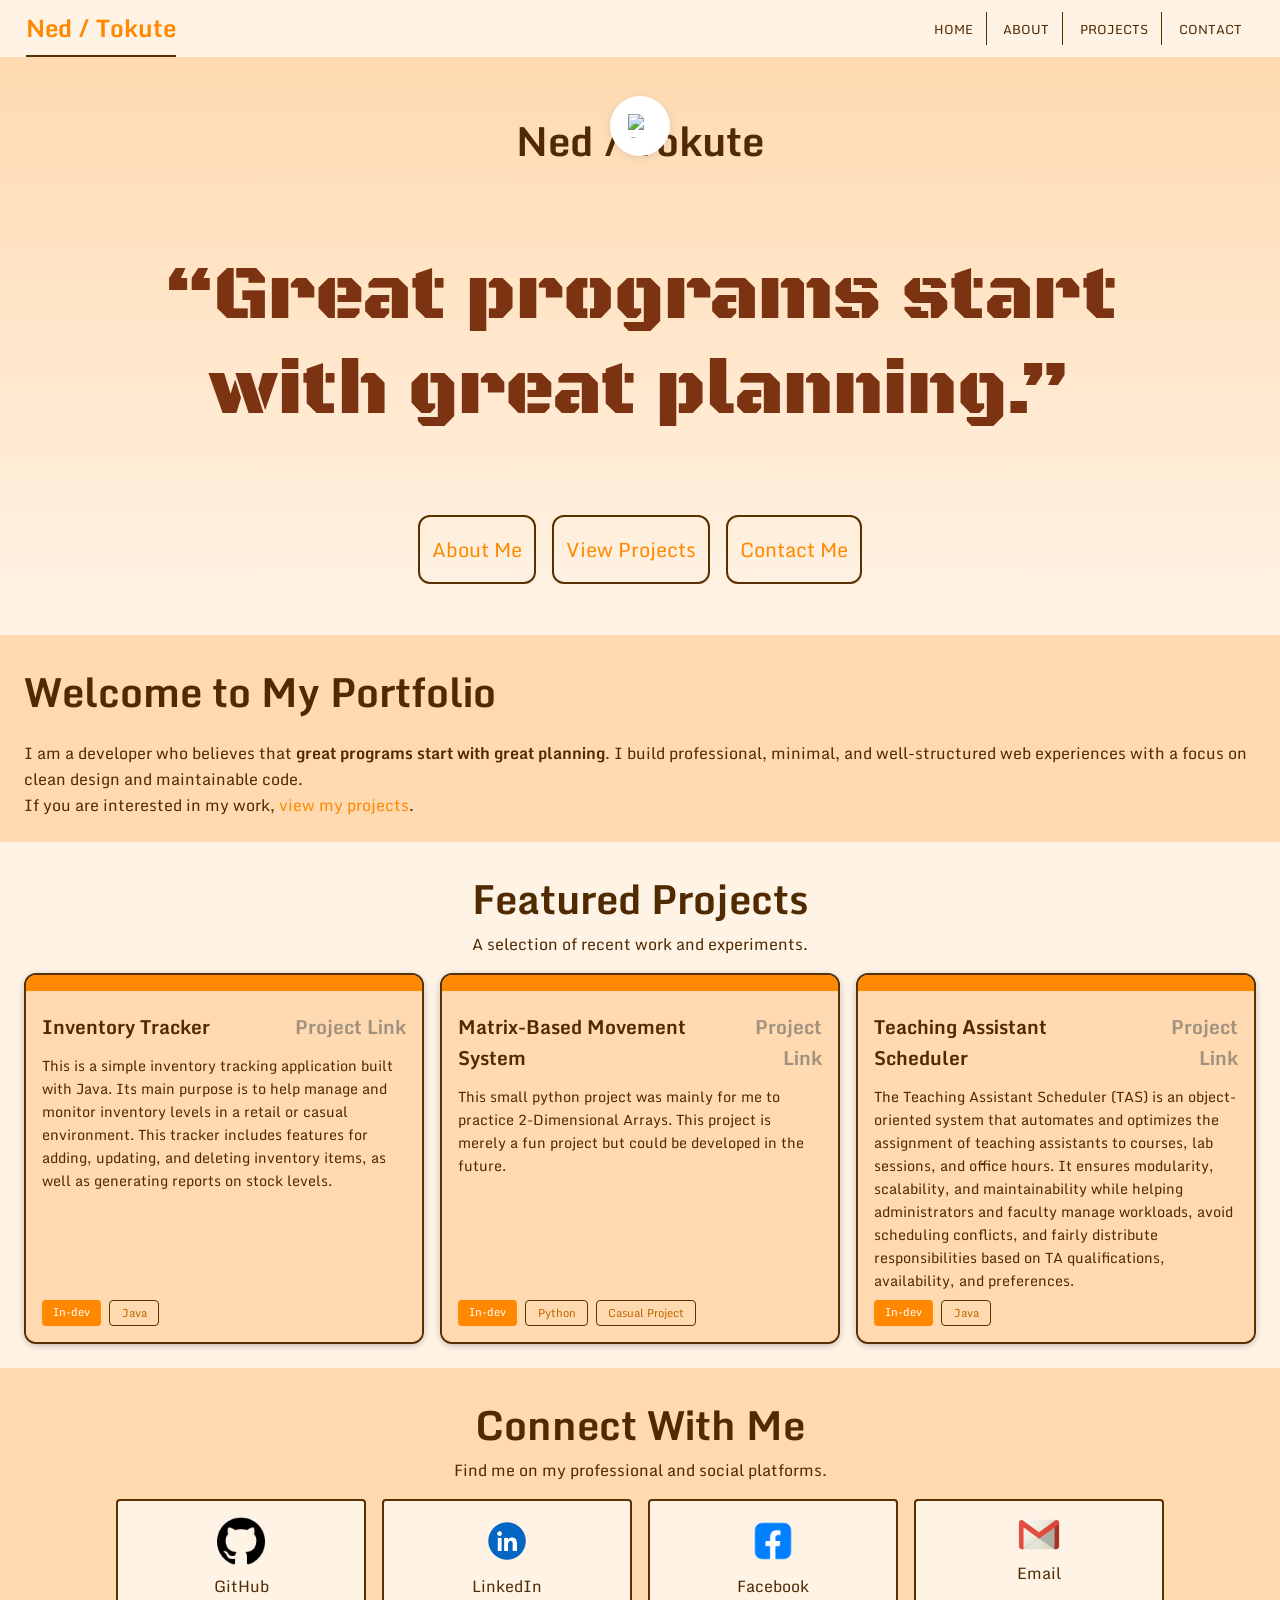
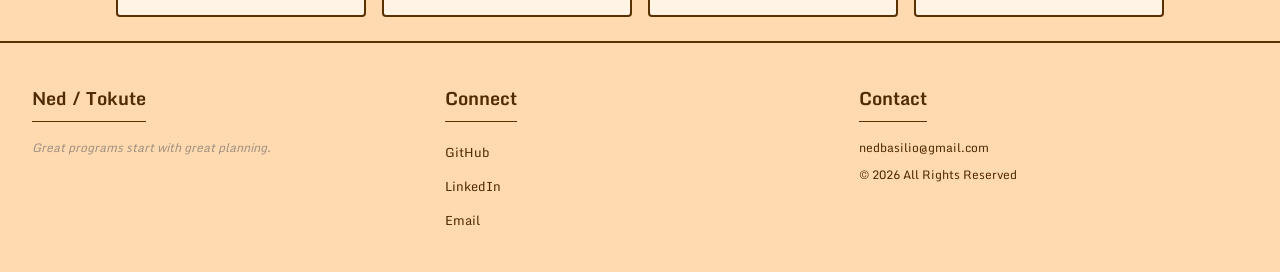
==== commit 0fef94bf: "First update of collapsing-expanded implementation of the search bar. Will add more features later o" ====
--- a/index.html
+++ b/index.html
@@ -41,9 +41,14 @@
 			</div>
 
 			<main>
-				<div id="search-bar">
-					<input type="text" id="search-input" placeholder="Search info...">
-					<button id="search-button" onclick="performSearch()">Search</button>
+				<div id="search-bar" data-state="collapsed">
+					<div id="search-circle">
+						<img src="assets/search.png" alt="Search" id="search-icon">
+					</div>
+					<div id="search-expanded">
+						<input type="text" id="search-input" placeholder="Search info...">
+						<button id="search-button">Search</button>
+					</div>
 
 					<div id="search-suggestions" class="suggestions-dropdown"></div>
 				</div>
--- a/css/style.css
+++ b/css/style.css
@@ -108,34 +108,89 @@
 
 #search-bar {
     position: fixed;
-    top: var(--spacing-large);
+    top: var(--spacing-large-major-section);
     left: 50%;
     transform: translateX(-50%);
     background-color: #fff;
-    padding: 0.5rem 1rem;
     border-radius: 30px;
     box-shadow: 0 2px 8px rgba(0, 0, 0, 0.1);
-    z-index: 1000;
-}
-
-#search-bar input {
-  width: 100%;
-  padding: 10px 15px;
-  font-size: 16px;
-  border: 1px solid #ccc;
-  border-radius: 30px;
-}
-
-#search-bar button {
+    z-index: 1001;
+    transition: all 0.3s ease;
+    width: 60px;
+    height: 60px;
+    display: flex;
+    align-items: center;
+    overflow: visible;
+}
+
+#search-bar[data-state="collapsed"] {
+    width: 60px;
+    height: 60px;
+    padding: 0;
+    justify-content: center;
+    align-items: center;
+}
+
+#search-bar[data-state="expanded"] {
+    width: 300px;
+    height: 60px;
+    padding: 0;
+    justify-content: flex-start;
+}
+
+#search-circle {
+    width: 60px;
+    height: 60px;
+    display: flex;
+    align-items: center;
+    justify-content: center;
+    cursor: pointer;
+    flex-shrink: 0;
+}
+
+#search-circle img {
+    width: 24px;
+    height: 24px;
+}
+
+#search-expanded {
+    display: none;
+    align-items: center;
+    gap: 0.5rem;
+    flex: 0 0 0;
+    height: 100%;
+}
+
+#search-bar[data-state="expanded"] #search-expanded {
+    display: flex;
+    padding: 0.5rem 1rem;
+    flex: 1 1 auto;
+}
+
+#search-expanded input {
+    flex: 1;
+    padding: 10px 15px;
+    font-size: 16px;
+    border: 1px solid #ccc;
+    border-radius: 30px;
+    margin-top: 0;
+    outline: none;
+}
+
+#search-expanded button {
     background-color: var(--color-primary);
     color: var(--color-on-primary);
     border: none;
-    margin-top: var(--spacing-tight);
-    margin-bottom: var(--spacing-tight);
     padding: 0.5rem 1rem;
     border-radius: 30px;
     cursor: pointer;
-}
+    transition: background-color 0.2s ease;
+}
+
+#search-expanded button:hover {
+    background-color: var(--color-primary-hover);
+}
+
 
 /* Suggestions dropdown styling */
 
